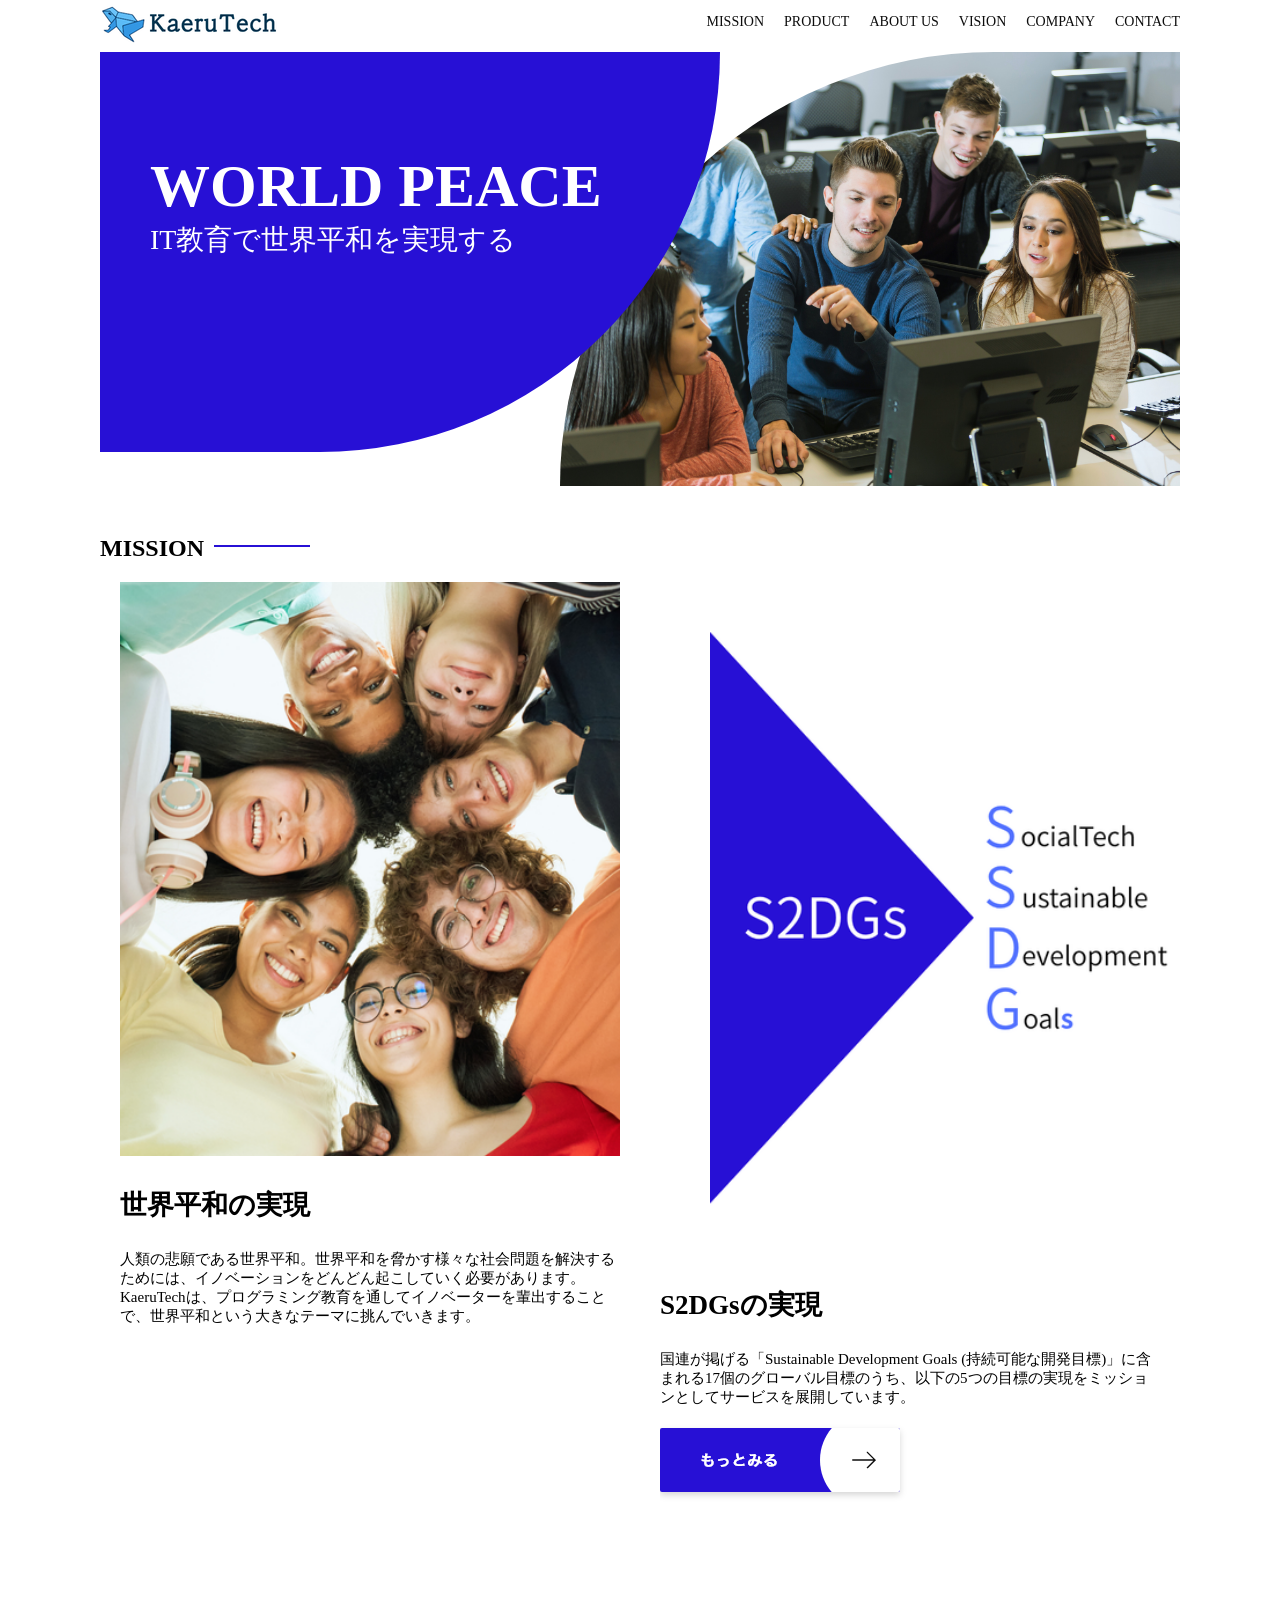
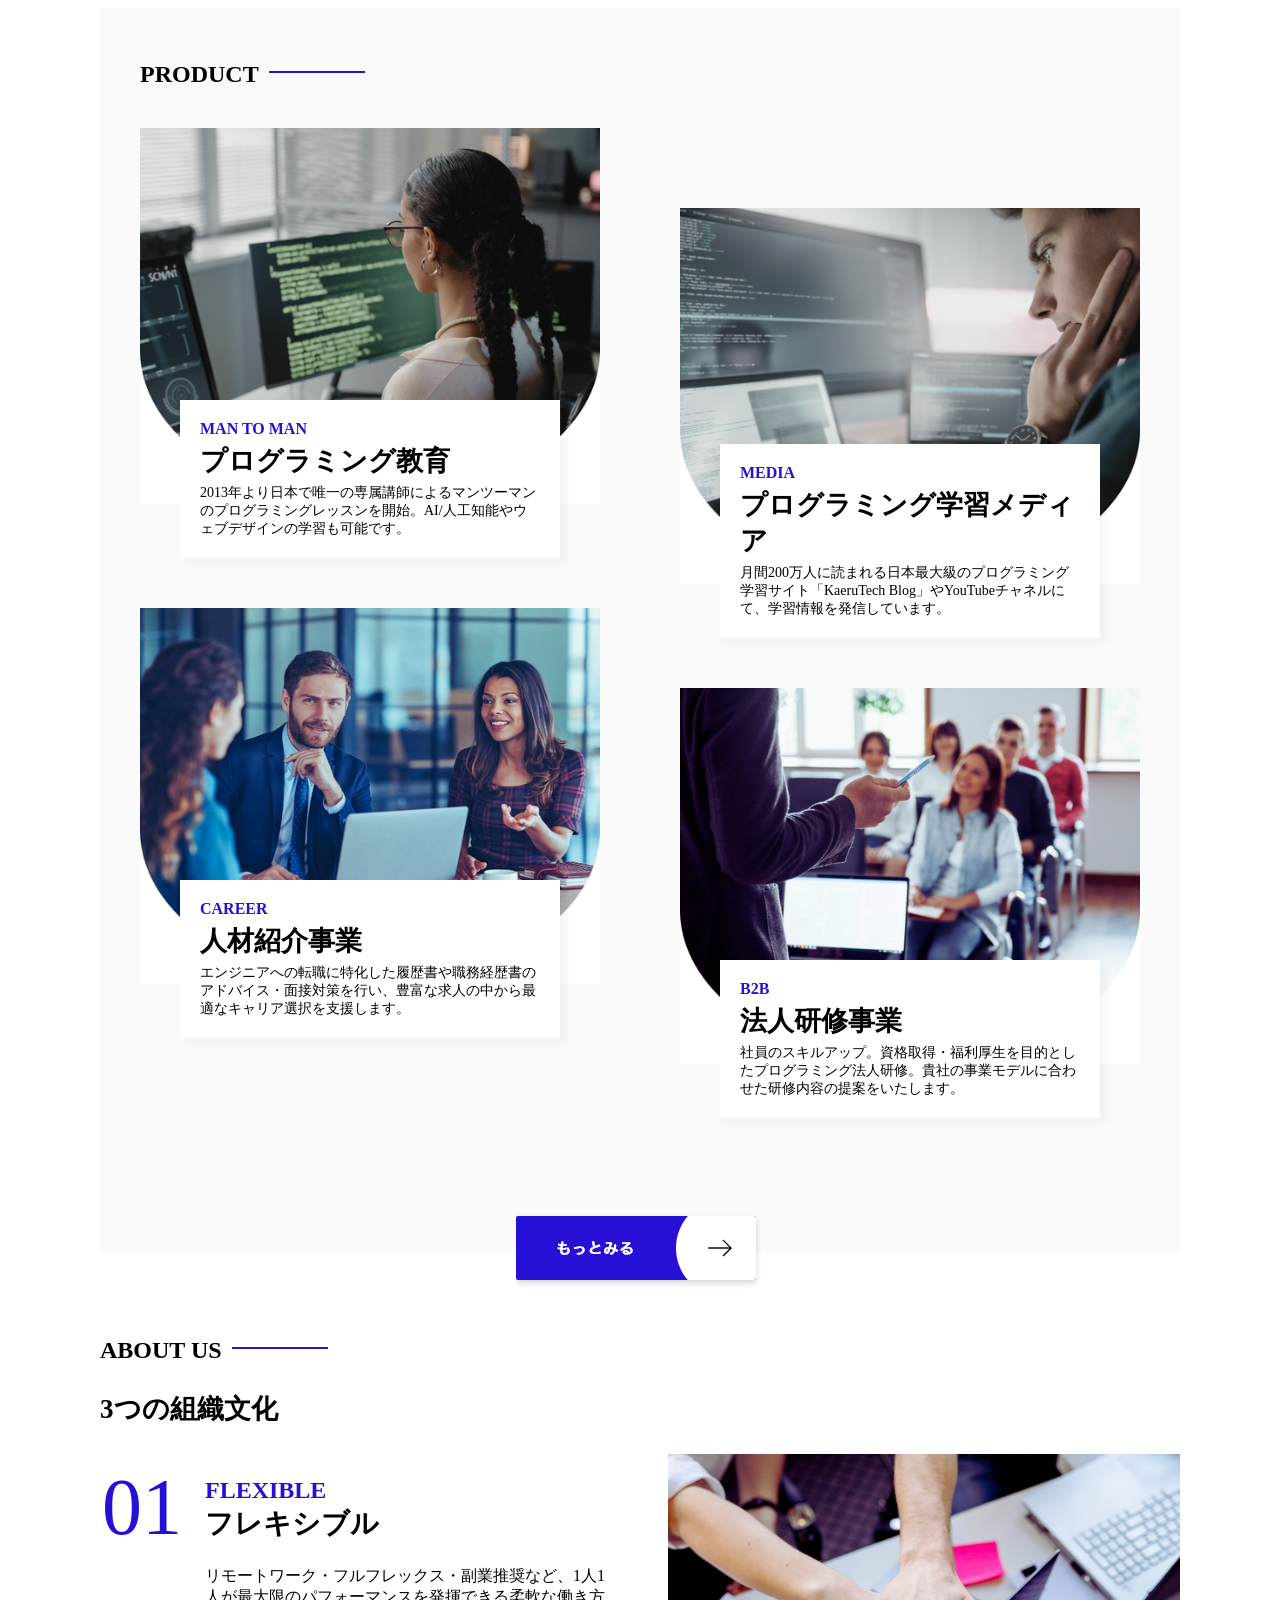
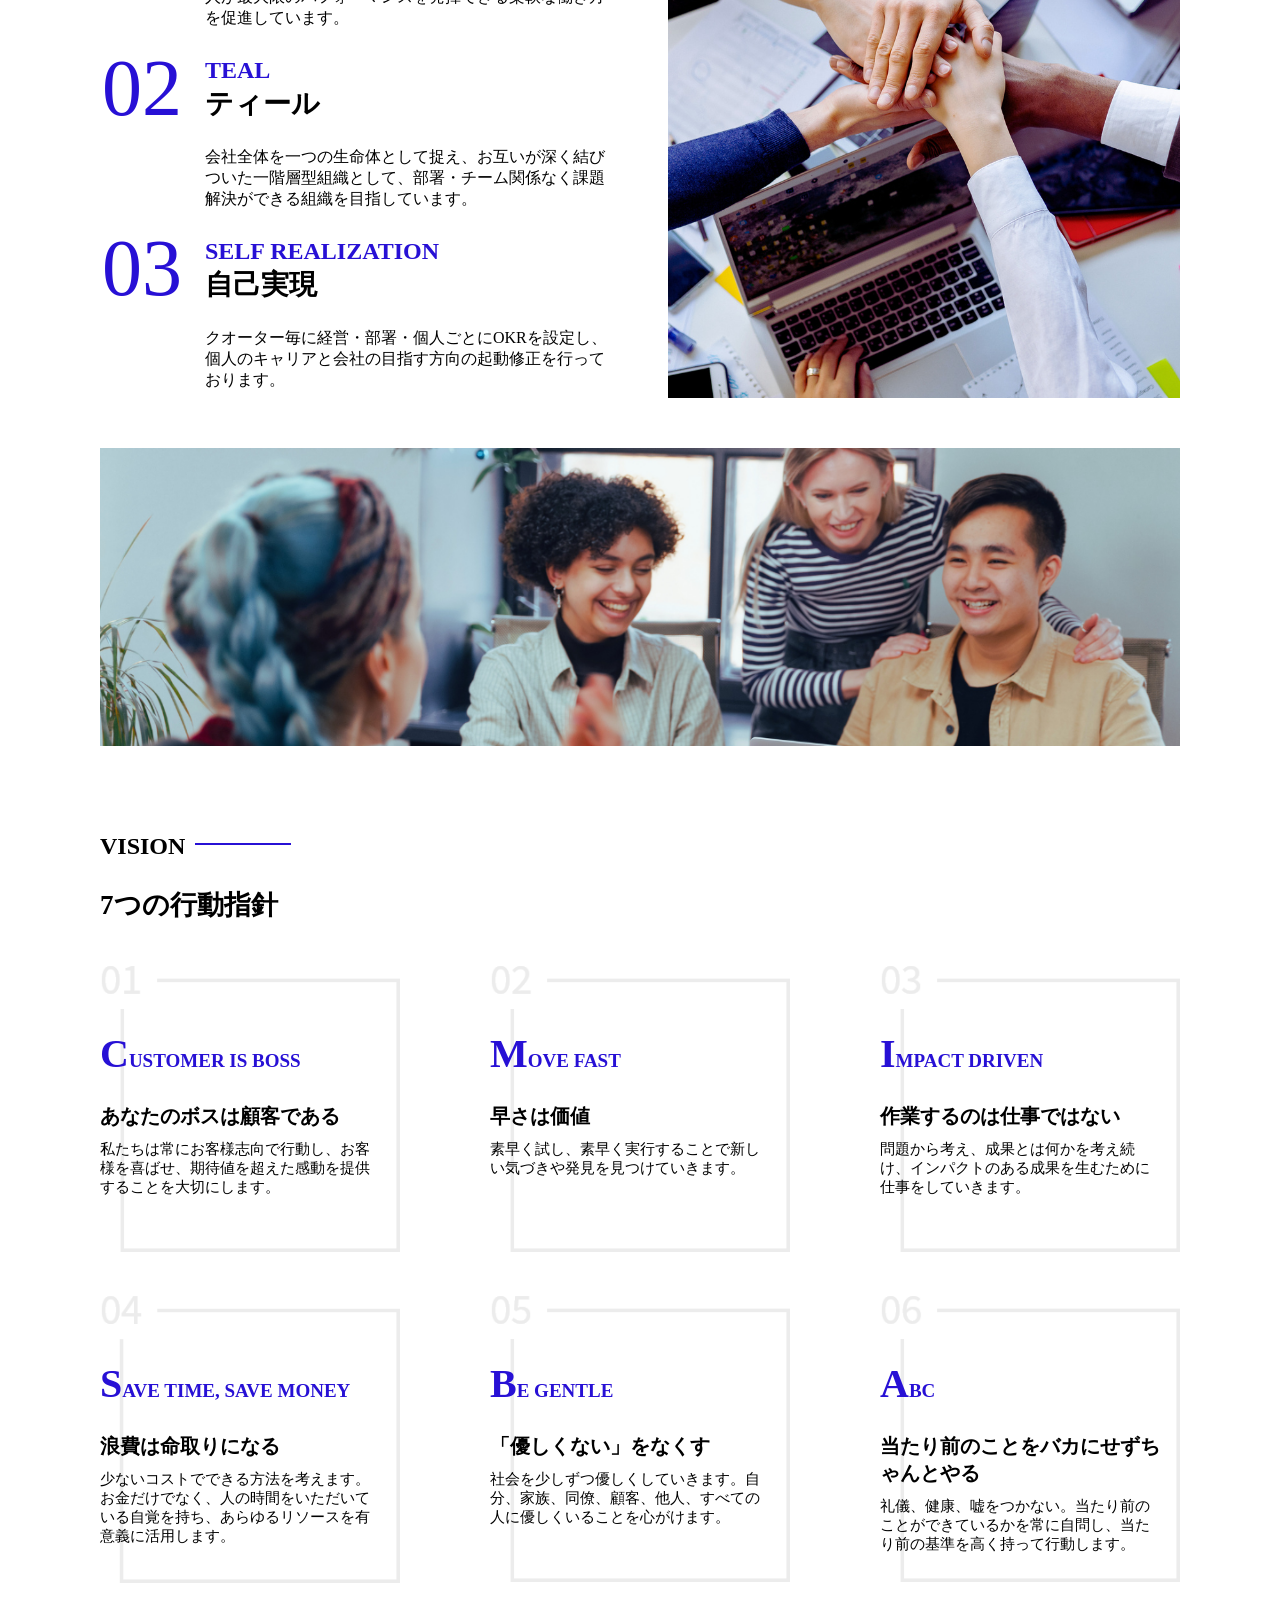
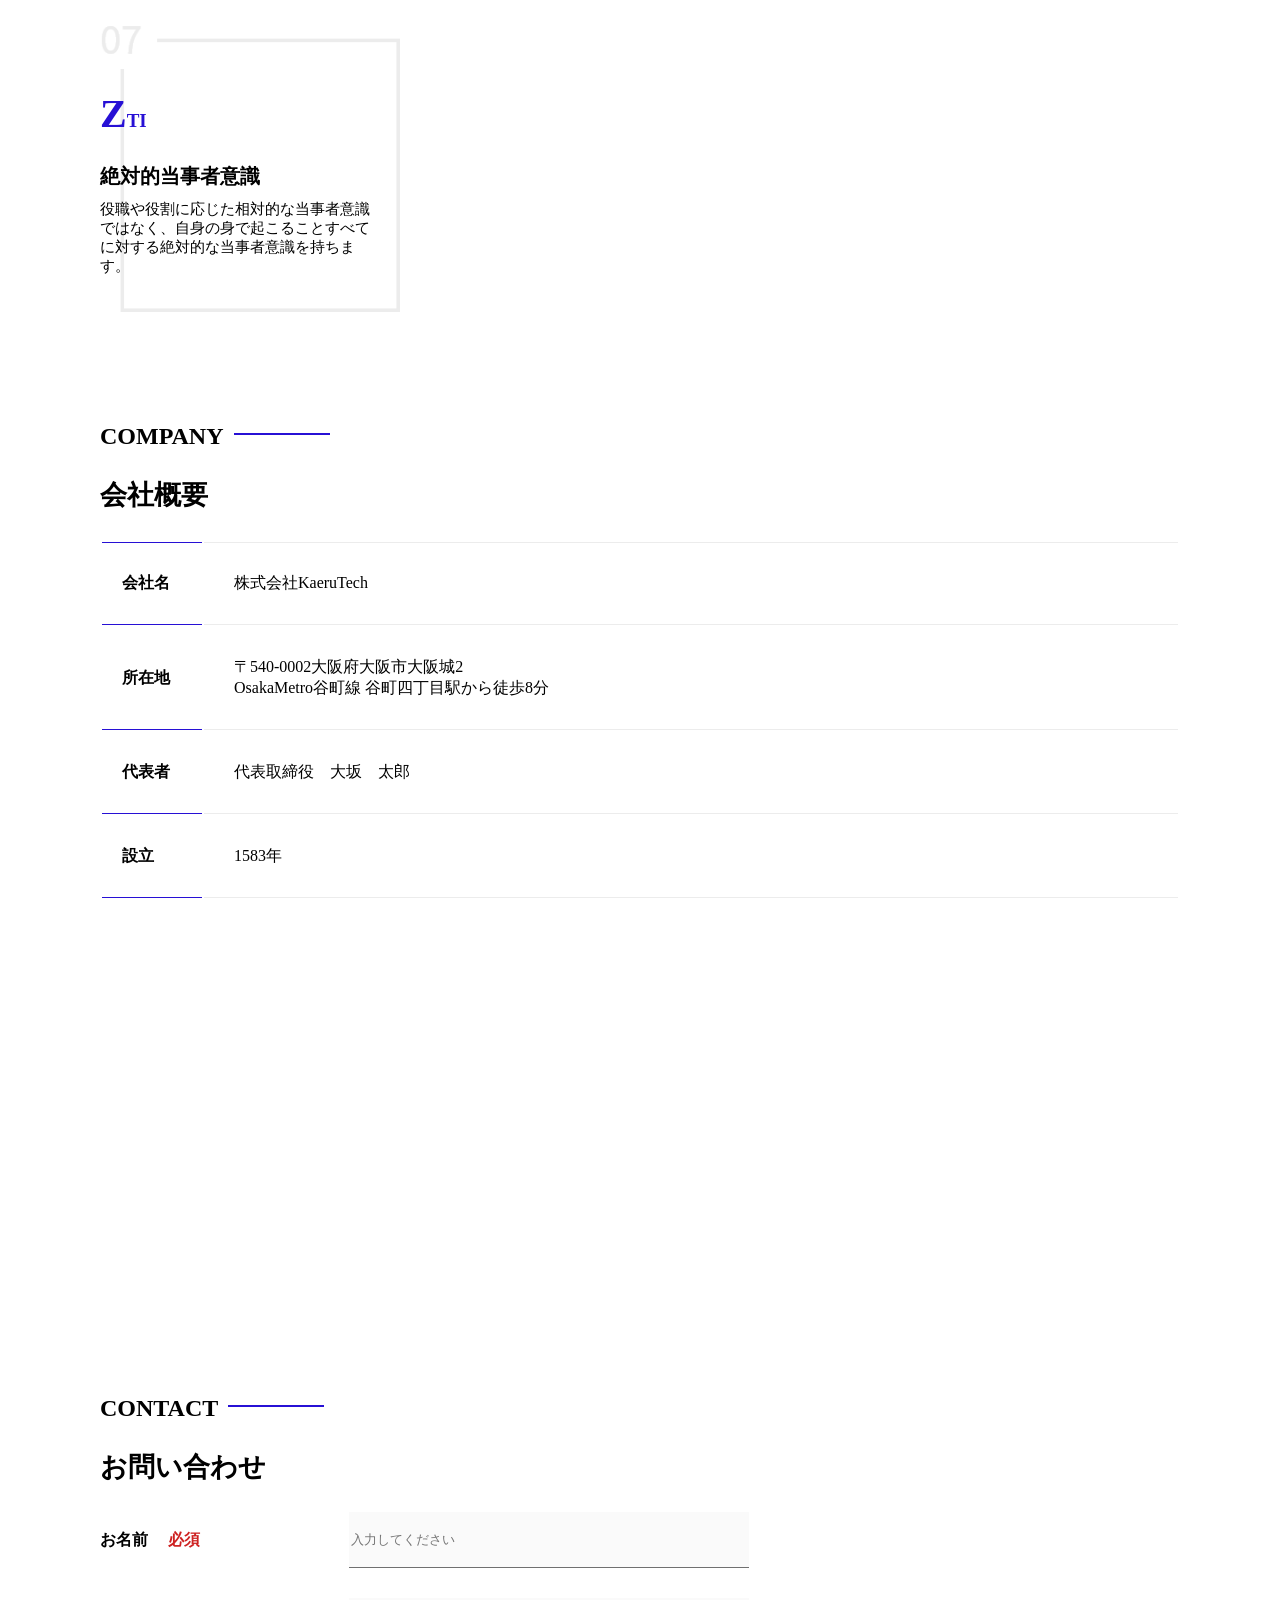
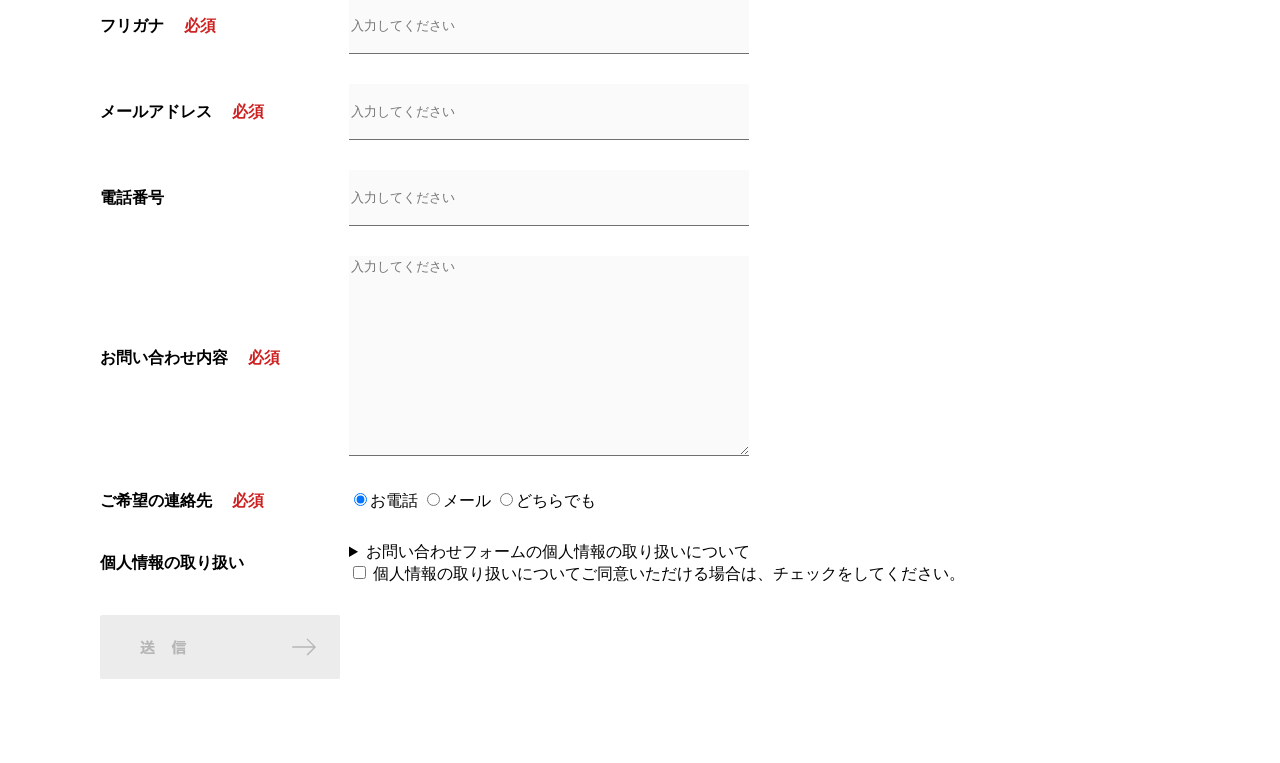
==== index.html @ 3b9fc7f3 "最初のコミット" ====
<!DOCTYPE html>
<html>

  <head>
    <title>KaeruTech</title>
    <meta charset="UTF-8">
    <meta name="description" content="KaeruTechはEdTech業界のリーディングカンパニーを目指します。">
    <meta name="viewport" content="width=device-width, initial-scale=1.0">
    <link rel="stylesheet" href="style.css">
  </head>
  <body>
    <!-- ヘッダー -->
    <header>
    
      <!-- ロゴ -->
      <a href="index.html" id="logo">
        <img src="images/logo.png" alt="トップページに戻る">
      </a>
      <!-- PC用ナビゲーション -->
       <nav id="nav-pc">
        <ul>
          <li><a href="mission.html">MISSION</a></li>
          <li><a href="product.html">PRODUCT</a></li>
          <li><a href="index.html#aboutus">ABOUT US</a></li>
          <li><a href="index.html#vision">VISION</a></li>
          <li><a href="index.html#company">COMPANY</a></li>
          <li><a href="index.html#contact">CONTACT</a></li>
        </ul>
       </nav>
    </header>
    <!-- メインコンテンツ -->
    <main>
      <article>
        <!-- メインビジュアル -->
        <section id="main-visual" >
          <div id="main-message">
            <h1>WORLD PEACE</h1>
            <p>IT教育で世界平和を実現する</p>
          </div>
          <img src="images/index/index-main_960x672.png" alt="PCの周りに集まる多国籍の仲間たち">
        </section>
        <!-- MISSIONセクション -->
        <section id="mission" >
          <h2 class="index-h2">MISSION</h2>
          <div id="mission-flex">
            <div>
              <img id="mission-photo" src="images/index/index-mission_432x496.png" alt="屋外のベンチで写真を撮る多国籍の仲間たち">
              <h3>世界平和の実現</h3>
              <p>
                人類の悲願である世界平和。世界平和を脅かす様々な社会問題を解決するためには、イノベーションをどんどん起こしていく必要があります。KaeruTechは、プログラミング教育を通してイノベーターを輩出することで、世界平和という大きなテーマに挑んでいきます。
              </p>
            </div>
            <div>
              <img id="s2dgs" src="images/index/s2dgs_432x496.png" alt="S2DGs">
              <h3>S2DGsの実現</h3>
              <p>国連が掲げる「Sustainable Development Goals (持続可能な開発目標)」に含まれる17個のグローバル目標のうち、以下の5つの目標の実現をミッションとしてサービスを展開しています。</p>
              <a href="mission.html">
                <img src="images/button-more.png" alt="もっとみる">
              </a>
            </div>
          </div>
        </section>
        <!-- PRODUCTセクション -->
        <section id="product" >
          <h2 class="index-h2">PRODUCT</h2>
          <div class="product-flex">
            <div id="product-left">
              <div>
                <img class="product-photo" src="images/index/index-mantoman_528x432.png" alt="PCでコードを書く女性">
                <div class="product-explain">
                  <span>MAN TO MAN</span>
                  <h3>プログラミング教育</h3>
                  <p>2013年より日本で唯一の専属講師によるマンツーマンのプログラミングレッスンを開始。AI/人工知能やウェブデザインの学習も可能です。</p>
                </div>
              </div>
              <div>
                <img class="product-photo" src="images/index/index-career_528x432.png" alt="笑顔で話し合う3人の男女">
                <div class="product-explain">
                  <span>CAREER</span>
                  <h3>人材紹介事業</h3>
                  <p>エンジニアへの転職に特化した履歴書や職務経歴書のアドバイス・面接対策を行い、豊富な求人の中から最適なキャリア選択を支援します。</p>
                </div>
              </div>
            </div>
            <div id="product-right">
              <div>
                <img class="product-photo" src="images/index/index-media_528x432.png" alt="Webコンテンツを閲覧する人">
                <div class="product-explain">
                  <span>MEDIA</span>
                  <h3>プログラミング学習メディア</h3>
                  <p>月間200万人に読まれる日本最大級のプログラミング学習サイト「KaeruTech Blog」やYouTubeチャネルにて、学習情報を発信しています。</p>
                </div>
              </div>
              <div>
                <img class="product-photo" src="images/index/index-b2b_528x432.png" alt="講演中の男性とそれを聞く人々">
                <div class="product-explain">
                  <span>B2B</span>
                  <h3>法人研修事業</h3>
                  <p>社員のスキルアップ。資格取得・福利厚生を目的としたプログラミング法人研修。貴社の事業モデルに合わせた研修内容の提案をいたします。</p>
                </div>
              </div>
            </div>
          </div>
          <div id="product-more">
            <a href="product.html">
              <img src="images/button-more.png" alt="もっとみる">
            </a>
          </div>
        </section>
        <!-- ABOUT USのセクション -->
        <section id="aboutus">
          <h2 class="index-h2">ABOUT US</h2>
          <h3>3つの組織文化</h3>
          <div>
            <table class="culture-table">
              <tr>
                <td class="culture-num">01</td>
                <th><span class="culture-en">FLEXIBLE</span><br>フレキシブル</th>
              </tr>
              <tr>
                <td>
                  <!-- カラのセルとなる -->
                </td>
                <td class="culture-description">リモートワーク・フルフレックス・副業推奨など、1人1人が最大限のパフォーマンスを発揮できる柔軟な働き方を促進しています。</td>
              </tr>
              <tr>
                <td class="culture-num">02</td>
                <th><span class="culture-en">TEAL</span><br>ティール</th>
              </tr>
              <tr>
                <td>
                  <!-- カラのセルとなる -->
                </td>
                <td class="culture-description">会社全体を一つの生命体として捉え、お互いが深く結びついた一階層型組織として、部署・チーム関係なく課題解決ができる組織を目指しています。</td>
              </tr>
              <tr>
                <td class="culture-num">03</td>
                <th><span class="culture-en">SELF REALIZATION</span><br>自己実現</th>
              </tr>
              <tr>
                <td>
                  <!-- カラのセルとなる -->
                </td>
                <td class="culture-description">クオーター毎に経営・部署・個人ごとにOKRを設定し、個人のキャリアと会社の目指す方向の起動修正を行っております。</td>
              </tr>
            </table>
            <img class="culture-img" src="images/index/index-aboutus1_512x544.png" alt="手を重ねあって団結する若者たち">
          </div>
          <img class="culture-img2" src="images/index/index-aboutus2_1216x336.png" alt="笑顔で話し合う4人の男女">
        </section>
        <!-- VISIONセクション -->
        <section id="vision" >
          <h2 class="index-h2">VISION</h2>
          <h3>7つの行動指針</h3>
          <div>
            <div class="vision-box">
              <img src="images/index/vision-01.png" alt="01">
              <div>
                <h4>CUSTOMER IS BOSS</h4>
                <h5>あなたのボスは顧客である</h5>
                <p>私たちは常にお客様志向で行動し、お客様を喜ばせ、期待値を超えた感動を提供することを大切にします。</p>
              </div>
            </div>
            <div class="vision-box">
              <img src="images/index/vision-02.png" alt="02">
              <div>
                <h4>MOVE FAST</h4>
                <h5>早さは価値</h5>
                <p>素早く試し、素早く実行することで新しい気づきや発見を見つけていきます。</p>
              </div>
            </div>
            <div class="vision-box">
              <img src="images/index/vision-03.png" alt="03">
              <div>
                <h4>IMPACT DRIVEN</h4>
                <h5>作業するのは仕事ではない</h5>
                <p>問題から考え、成果とは何かを考え続け、インパクトのある成果を生むために仕事をしていきます。</p>
              </div>
            </div>
            <div class="vision-box">
              <img src="images/index/vision-04.png" alt="04">
              <div>
                <h4>SAVE TIME, SAVE MONEY</h4>
                <h5>浪費は命取りになる</h5>
                <p>少ないコストでできる方法を考えます。お金だけでなく、人の時間をいただいている自覚を持ち、あらゆるリソースを有意義に活用します。</p>
              </div>
            </div>
            <div class="vision-box">
              <img src="images/index/vision-05.png" alt="05">
              <div>
                <h4>BE GENTLE</h4>
                <h5>「優しくない」をなくす</h5>
                <p>社会を少しずつ優しくしていきます。自分、家族、同僚、顧客、他人、すべての人に優しくいることを心がけます。</p>
              </div>
            </div>
            <div class="vision-box">
              <img src="images/index/vision-06.png" alt="06">
              <div>
                <h4>ABC</h4>
                <h5>当たり前のことをバカにせずちゃんとやる</h5>
                <p>礼儀、健康、嘘をつかない。当たり前のことができているかを常に自問し、当たり前の基準を高く持って行動します。</p>
              </div>
            </div>
            <div class="vision-box">
              <img src="images/index/vision-07.png" alt="07">
              <div>
                <h4>ZTI</h4>
                <h5>絶対的当事者意識</h5>
                <p>役職や役割に応じた相対的な当事者意識ではなく、自身の身で起こることすべてに対する絶対的な当事者意識を持ちます。</p>
              </div>
            </div>
          </div>
        </section>
        <!-- COMPANYセクション -->
        <section id="company" >
          <h2 class="index-h2">COMPANY</h2>
          <h3>会社概要</h3>
          <table id="company-table">
            <tr>
              <th class="tableheader tableheader-first">会社名</th>
              <td class="cell cell-first">株式会社KaeruTech</td>
            </tr>
            <tr>
              <th class="tableheader">所在地</th>
              <td class="cell">〒540-0002大阪府大阪市大阪城2<br>OsakaMetro谷町線 谷町四丁目駅から徒歩8分</td>
            </tr>
            <tr>
              <th class="tableheader">代表者</th>
              <td class="cell">代表取締役　大坂　太郎</td>
            </tr>
            <tr>
              <th class="tableheader">設立</th>
              <td class="cell">1583年</td>
            </tr>
          </table>
          <iframe src="https://www.google.com/maps/embed?pb=!1m18!1m12!1m3!1d3280.724885711208!2d135.52345807542477!3d34.68689233395404!2m3!1f0!2f0!3f0!3m2!1i1024!2i768!4f13.1!3m3!1m2!1s0x6000e0cd5c283afd%3A0xf01d07d5ca11e41!2z5aSn6Ziq5Z-O!5e0!3m2!1sja!2sjp!4v1775450162488!5m2!1sja!2sjp" width="600" height="450" style="border:0;" allowfullscreen="" loading="lazy" referrerpolicy="no-referrer-when-downgrade">"
          </iframe>
        </section>
        <!-- CONTACTセクション -->
        <section id="contact">
          <h2 class="index-h2">CONTACT</h2>
          <h3>お問い合わせ</h3>
          <form>
            <div>
              <div class="contact-heading">
                <label class="contact-label">お名前<span class="contact-span">必須</span></label>
              </div>
              <div>
                <input type="text" name="name" placeholder="入力してください" class="contact-textbox">
              </div>
            </div>
            <div>
              <div class="contact-heading">
                <label class="contact-label">フリガナ<span class="contact-span">必須</span></label>
              </div>
              <div>
                <input type="text" name="hurigana" placeholder="入力してください" class="contact-textbox">
              </div>
            </div>
            <div>
              <div class="contact-heading">
                <label class="contact-label">メールアドレス<span class="contact-span">必須</span></label>
              </div>
              <div>
                <input type="text" name="email" placeholder="入力してください" class="contact-textbox">
              </div>
            </div>
            <div>
              <div class="contact-heading">
                <label class="contact-label">電話番号</label>
              </div>
              <div>
                <input type="text" name="tel" placeholder="入力してください" class="contact-textbox">
              </div>
            </div>
            <div>
              <div class="contact-heading">
                <label class="contact-label">お問い合わせ内容<span class="contact-span">必須</span></label>
              </div>
              <div>
                <textarea class="contact-textarea" placeholder="入力してください" name="message"></textarea>
              </div>
            </div>
            <div>
              <div class="contact-heading">
                <label class="contact-label">ご希望の連絡先<span class="contact-span">必須</span></label>
              </div>
              <div>
                <input class="radiobutton" type="radio" value="tel" name="contact" checked><label>お電話</label>
                <input class="radiobutton" type="radio" value="mail" name="contact"><label>メール</label>
                <input class="radiobutton" type="radio" value="both" name="contact"><label>どちらでも</label>
              </div>
            </div>
            <div>
              <div class="contact-heading">
                <label class="contact-label">個人情報の取り扱い</label>
              </div>
              <div>
                <details>
                  <summary>お問い合わせフォームの個人情報の取り扱いについて</summary>
                  <div>
                    <dl>
                      <dt>１．組織の名称または氏名</dt>
                      <dd>株式会社KaeruTech</dd>
                      <dt>２．個人情報保護管理者（若しくはその代理人）の氏名又は職名、所属及び連絡先</dt>
                      <dd>
                        <p>コーポレート部　鈴木　一郎</p>
                        <p>メールアドレス： kaeru@example.com</p>
                        <p>TEL: 03-1234-5678</p>
                      </dd>
                      <dt>３．個人情報の利用目的</dt>
                      <dd>
                        <ul>
                          <li>本サービス及び本サービスに関連する情報の提供又はそれらに関する連絡のため</li>
                          <li>ユーザーの本人確認のため</li>
                          <li>当社サービスのご案内のため</li>
                          <li>当社の商品等の広告または宣伝（電子メールによるものを含むものとします。）</li>
                        </ul>
                      </dd>
                      <dt>４．個人情報の取り扱い業務の委託</dt>                      
                      <dd>個人情報の取扱業務の全部または一部を外部に業務委託する場合があります。その際、弊社は、個人情報を適切に保護できる管理体制を敷き実行していることを条件として委託先を厳選したうえで、機密保持契約を委託先と締結し、お客様の個人情報を厳密に管理させます。</dd>
                      <dt>５．個人情報の開示等の請求</dt>
                      <dd>
                        お客様は、弊社に対してご自身の個人情報の開示等（利用目的の通知、開示、内容の訂正・追加・削除、利用の停止または消去、第三者への提供の停止）に関して、当社問合わせ窓口に申し出ることができます。<br>
                        その際、弊社はお客様ご本人を確認させていただいたうえで、合理的な期間内に対応いたします。<br>
                        なお、個人情報に関する弊社問合わせ先は、次の通りです。
                      </dd>
                      <dd>
                        <p>株式会社KaeruTech　個人情報おい合わせ窓口</p>
                        <p>メールアドレス： kaeru@example.com  TEL:03-1234-5678</p>
                      </dd>
                      <dt>６．個人情報を提供されることの任意性について</dt>
                      <dd>お客様がご自身の個人情報を弊社に提供されるか否かは、お客様のご判断によりますが、もしご提供されない場合には、適切なサービスが提供できない場合がありますので予めご了承ください。</dd>
                    </dl>
                  </div>
                </details>
                <input type="checkbox" name="agree">
                <span>個人情報の取り扱いについてご同意いただける場合は、チェックをしてください。</span>
              </div>
            </div>
            <input type="image" src="images/button-submit.png" alt="送信する">
          </form>
        </section>
      </article>
    </main>
  </body>
</html>
---- style.css ----
/* 全てのhtmlファイルで共通、PC・スマホも共通 */
* {
  box-sizing: border-box; /* box-sizing を使うと要素のサイズ指定の際にpaddingとborderが自動で考慮される */
}

p {
  font-size: 15px;
}

body {
  max-width: 1080px;
  margin: 0 auto 0 auto;
  font-family: "Source Sans Pro", "Hiragino Kaku Gothic ProN" Meiryo, Arial, sans-serif;
}

header {
  display: flex;
  justify-content: space-between;
}

/* ナビゲーションのレイアウト */
#nav-pc {
  font-size: 14px;
}

#nav-pc ul {
  display:flex;
  padding-left: 0;
}

#nav-pc li {
  list-style: none;
}

/* ナビゲーションのリンクの装飾設定 */
#nav-pc a {
  text-decoration: none;
  margin-left: 20px;
  color: #0d0d0d;
}

#nav-pc a:hover {
  text-decoration: underline;
}

#main-visual {
  position: relative;
  height:400px;
}

#main-message {
  position: absolute;
  top: 0;
  left:0;
  background-color: #2710D5;
  color:#ffffff;
  border-radius: 0 0 476px 0;
  max-width: 620px;
  width: 100%;
  height:100%;
  z-index: 11;
}

#main-message > h1 {
  font-size:60px;
  margin: 100px 0 0 50px;
}

#main-message > p {
  font-size:28px;
  margin: 0 0 0 50px;
}

#main-visual > img {
  max-width:620px;
  border-radius: 476px 0 0 0;
  position: absolute;
  top: 0;
  right: 0;
  z-index: 10;
}

h2 {
  margin: 40px 0 0 0;
}

h2::after {
  content: url("images/line.png");
  margin-left: 10px;
}

h3 {
  font-size: 27px;
}

/* MISSIONセクション */
#mission {
  margin: 80px auto;
}

#mission-flex {
  display:flex;
}

#mission-flex > div {
  width: 50%;
  margin: 20px;
}

#mission-photo {
  width:100%;
}

#s2dgs {
  margin: 50px;
  width: 100%;
}

/* PRODUCTセクション */
#product {
  background-color: #fafafa;
  margin: 80px 0 80px 0;
  padding: 10px 40px 0 40px;
}

/* 外枠 */
#product .product-flex {
  margin-top: 40px;
  display: flex;
}

/* 左のカラム */
#product-left {
  width:50%;
  margin-right: 20px;
}

/* 右のカラム */
#product-right {
  width: 50%;
  margin-left:20px;
  margin-top: 80px;
}

/* 画像　+　説明の枠 */
#product-left > div {
  position: relative;
  height: 480px;
  margin-right: 20px;
}

#product-right > div {
  position: relative;
  height: 480px;
  margin-left: 20px;
}

/* 画像 */
.product-photo {
  width: 100%;
}

/* 説明文の枠 */
.product-explain {
  background-color: #ffffff;
  position: absolute;
  left: 0;
  bottom: 50px;
  margin: 0 40px 0 40px;
  padding: 20px;
  box-shadow: 5px 5px 10px rgba(0,0,0,0.05);
}

/* 説明文の英語 */
.product-explain > span {
  color: #2710d5;
  font-weight: bold;
  font-size: 16px;
  margin: 0;
}

/* 説明文の見出し */
.product-explain > h3 {
  margin: 5px 0 5px 0;
}

/* 説明文 */
.product-explain > p {
  font-size: 14px;
  margin: 0;
}

/* もっと見るボタン */
#product-more {
  text-align: center;
}

#product-more > a {
  position: relative;
  bottom: -42px;
}

/* ABOUT US */
#aboutus {
  margin: 80px auto 80px auto;
}

/* 3つの組織文化と画像を入れる枠 */
#aboutus >div {
  display: flex;
}

/* 画像 */
.culture-img {
  width: 50%;
  align-self: flex-start;
}

.culture-img2 {
  margin-top: 50px;
  width: 100%;
}

/* 3つの組織文化の表 */
.culture-table {
  margin-right: 50px;
}

/* 番号 */
.culture-num {
  font-size: 80px;
  color: #2710d5;
  padding: 0 20px 0 0;
}

/* 見出し */
.culture-table th {
  text-align: left;
  font-size: 28px;
  font-weight: bold;
}

/* 組織文化英語 */
.culture-en {
  color: #2710d5;
  font-size: 24px;
}

/* 説明運 */
.culture-description {
  margin: 0;
}

/* VISION */
#vision {
  margin: 80px auto 80px auto;
}

/* セクション内の外枠 */
#vision > div {
  display: flex;
  justify-content: space-between;
  flex-wrap: wrap;
}

/* 「7つの行動指針」の枠 */
.vision-box {
  width: 300px;
  height: 300px;
  margin-bottom: 30px;
  position: relative;
}

/* 画像 */
.vision-box > img {
  width:100%;
  position:relative;
  z-index: 30;
}

/* 見出しと説明文 */
.vision-box > div {
  position: absolute;
  top: 0;
  left: 0;
  z-index: 31;
  margin-right: 20px;
}

/* 英語の見出し */
.vision-box > div > h4 {
  color: #2710d5;
  font-size: 19px;
  margin-top: 80px;
}

/* h4の一文字目 */
.vision-box > div > h4::first-letter {
  font-size: 40px;
}

/* 日本語の見出し */
.vision-box > div > h5 {
  font-size: 20px;
  margin: 0 0 0 0;
}

/* 説明文 */
.vision-box > div > p {
  margin: 10px 0 0 0;
}

/* COMPANYセクション */
#company {
  margin: 80px auto 80px auto;
}

/* 「会社概要」全体 */
#company-table {
  width: 100%;
}

/* 2行目以降の見出し */
.tableheader {
  text-align: left;
  padding: 20px;
  border-bottom-color: #2710d5;
  border-bottom-width: 1px;
  border-bottom-style: solid;
  width: 100px;
}

/* 1行目の見出し */
.tableheader-first {
  border-top-color: #2710d5;
  border-top-width: 1px;
  border-top-style: solid;
}

/* セル（内容文） */
.cell {
  padding: 30px;
  border-bottom-color: #ececec;
  border-bottom-width: 1px;
  border-bottom-style: solid;
}

/* 1行目のセル */
.cell-first {
  border-top-color: #ececec;
  border-top-width: 1px;
  border-top-style: solid;
}

/* 地図 */
#company > iframe {
  width:100%;
  height: 368px;
  margin-top: 40px;
}

/* CONTACTセクション */
#contact {
  margin: 80px auto 80px auto;
}

/* 各フォームのグループ化（外枠） */
#contact > form > div {
  display: flex;
  flex-direction: row;
  flex-wrap: wrap;
  padding-bottom: 30px;
}

/* 左列の見出し */
.contact-heading {
  width: 249px;
  align-self: center;
}

/* 見出しのラベル */
.contact-label {
  font-weight: bold;
}

/* 「必須」の文字 */
.contact-span {
  color: #ce2222;
  margin-left: 20px;
  font-weight: bold;
}

/* テキストボックス */
.contact-textbox {
  border-top: 0;
  border-left: 0;
  border-right: 0;
  border-bottom-width: 1px;
  border-bottom-color: #707070;
  border-style: solid;
  background-color: #fafafa;
  width: 400px;
  height: 56px;
}

/* お問い合わせ内容のテキストエリア */
.contact-textarea {
  border-top: 0;
  border-left: 0;
  border-right: 0;
  border-bottom-width: 1px;
  border-bottom-color: #707070;
  background-color: #fafafa;
  width: 400px;
  height:200px;
}

/* 個人情報エリア */
#contact dt {
  font-weight: bold;
}

#contact dd {
  margin: 0 0 16px 0;
}

#contact dd p {
  margin: 0;
}

#contact dd ul {
  padding-left: 0;
}

#contact dd li {
  margin-bottom: 0;
  list-style: none;
}
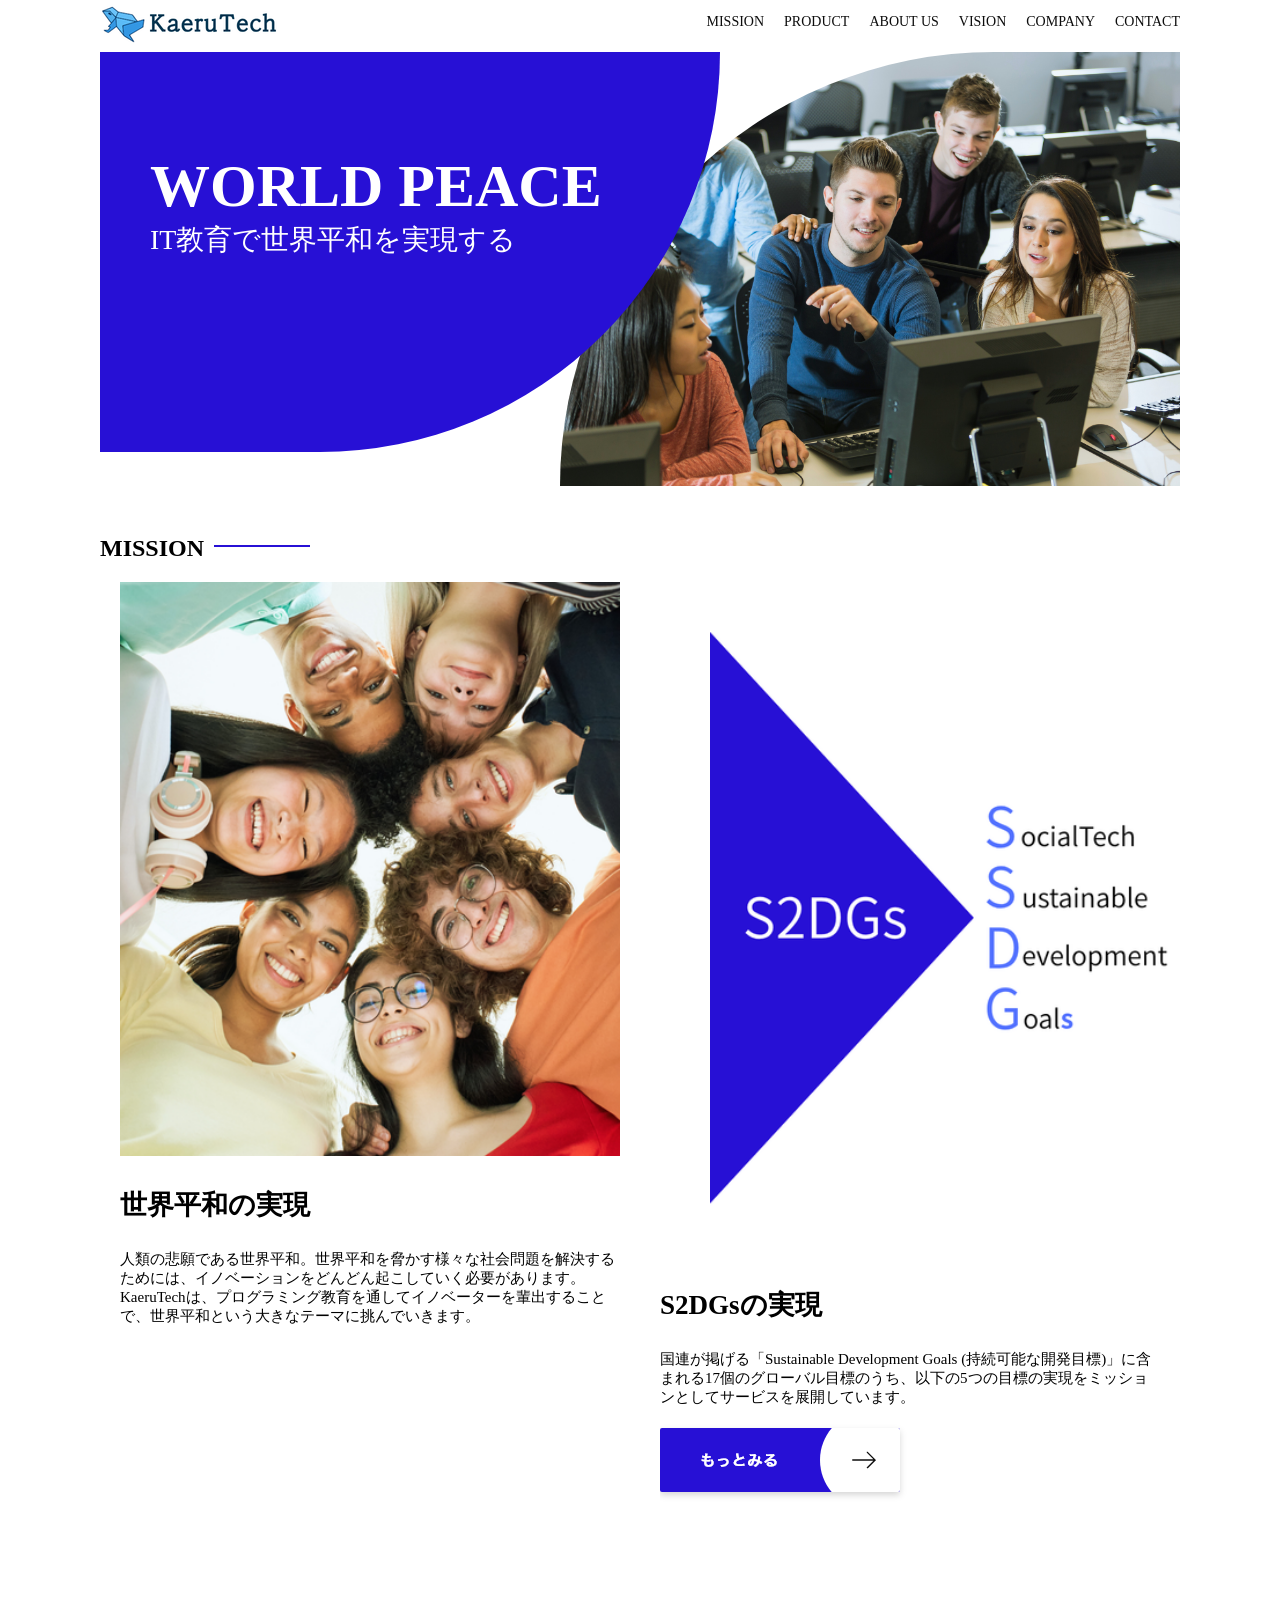
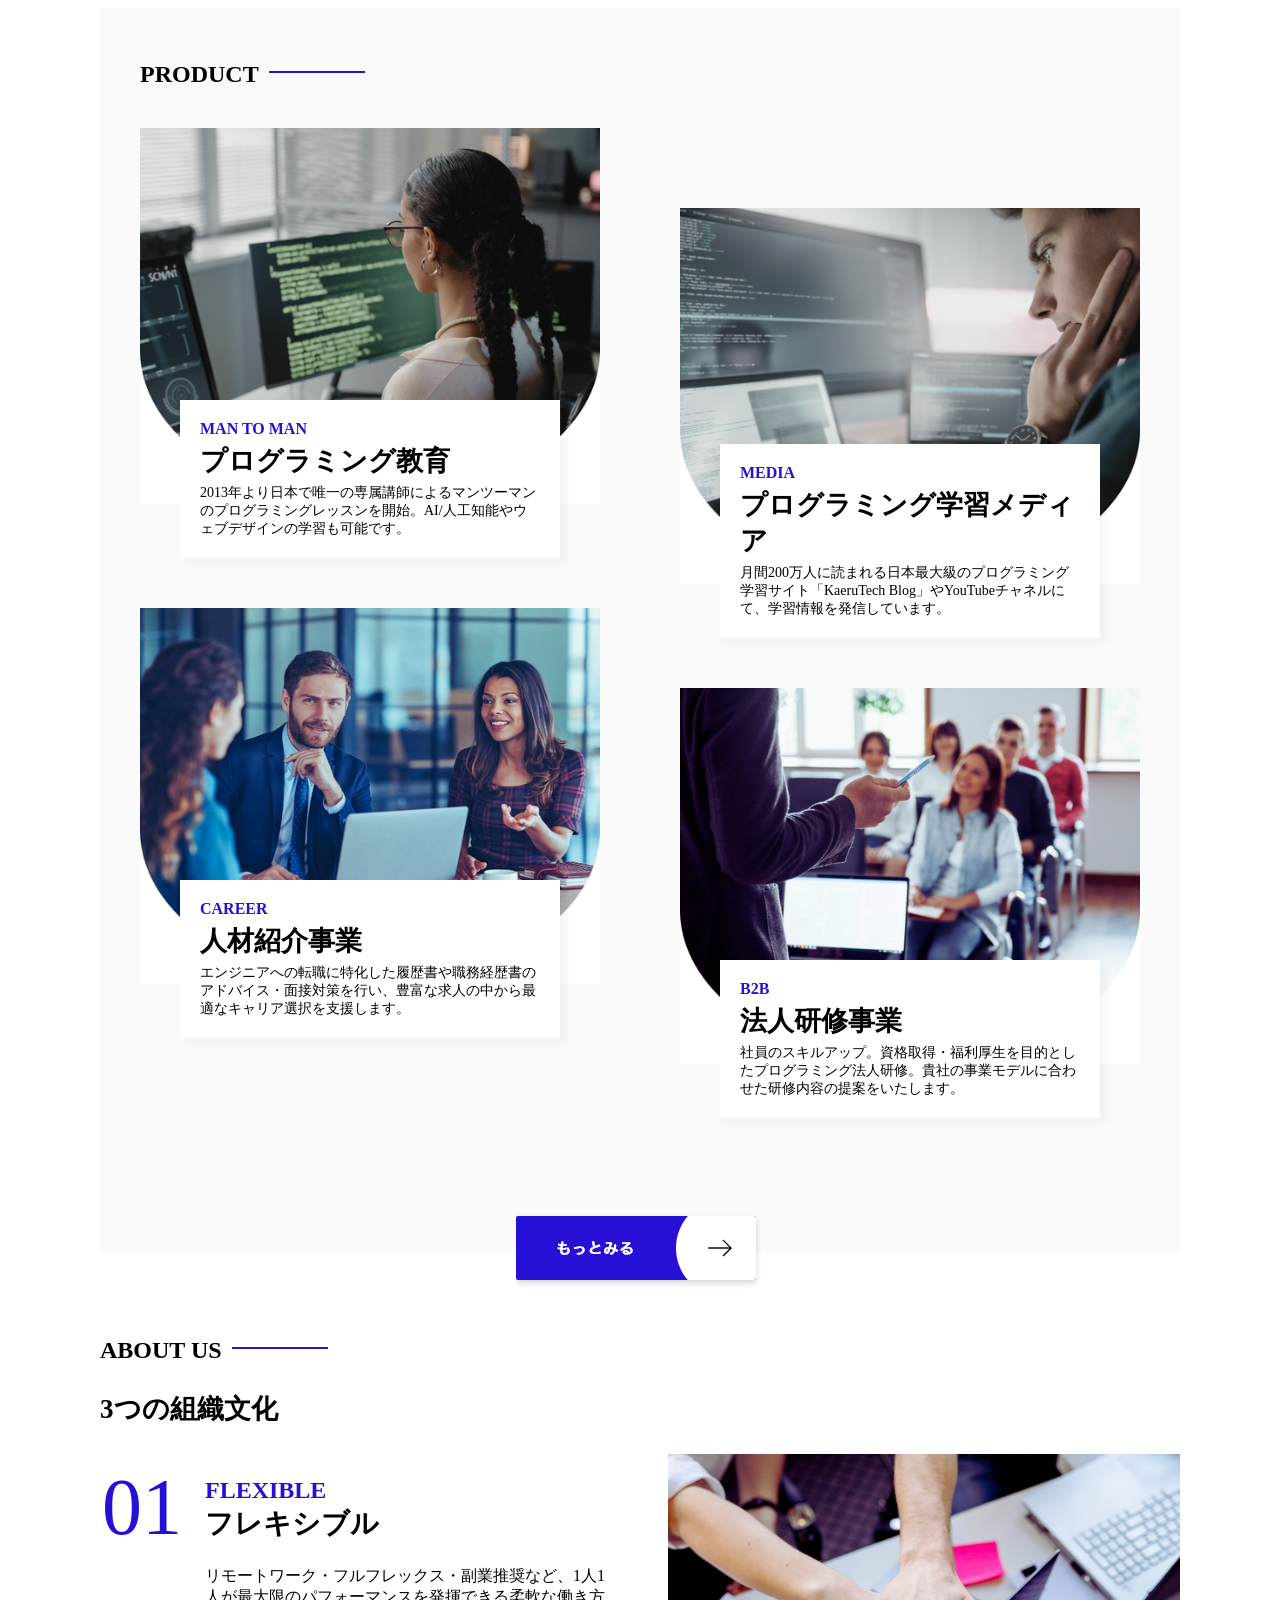
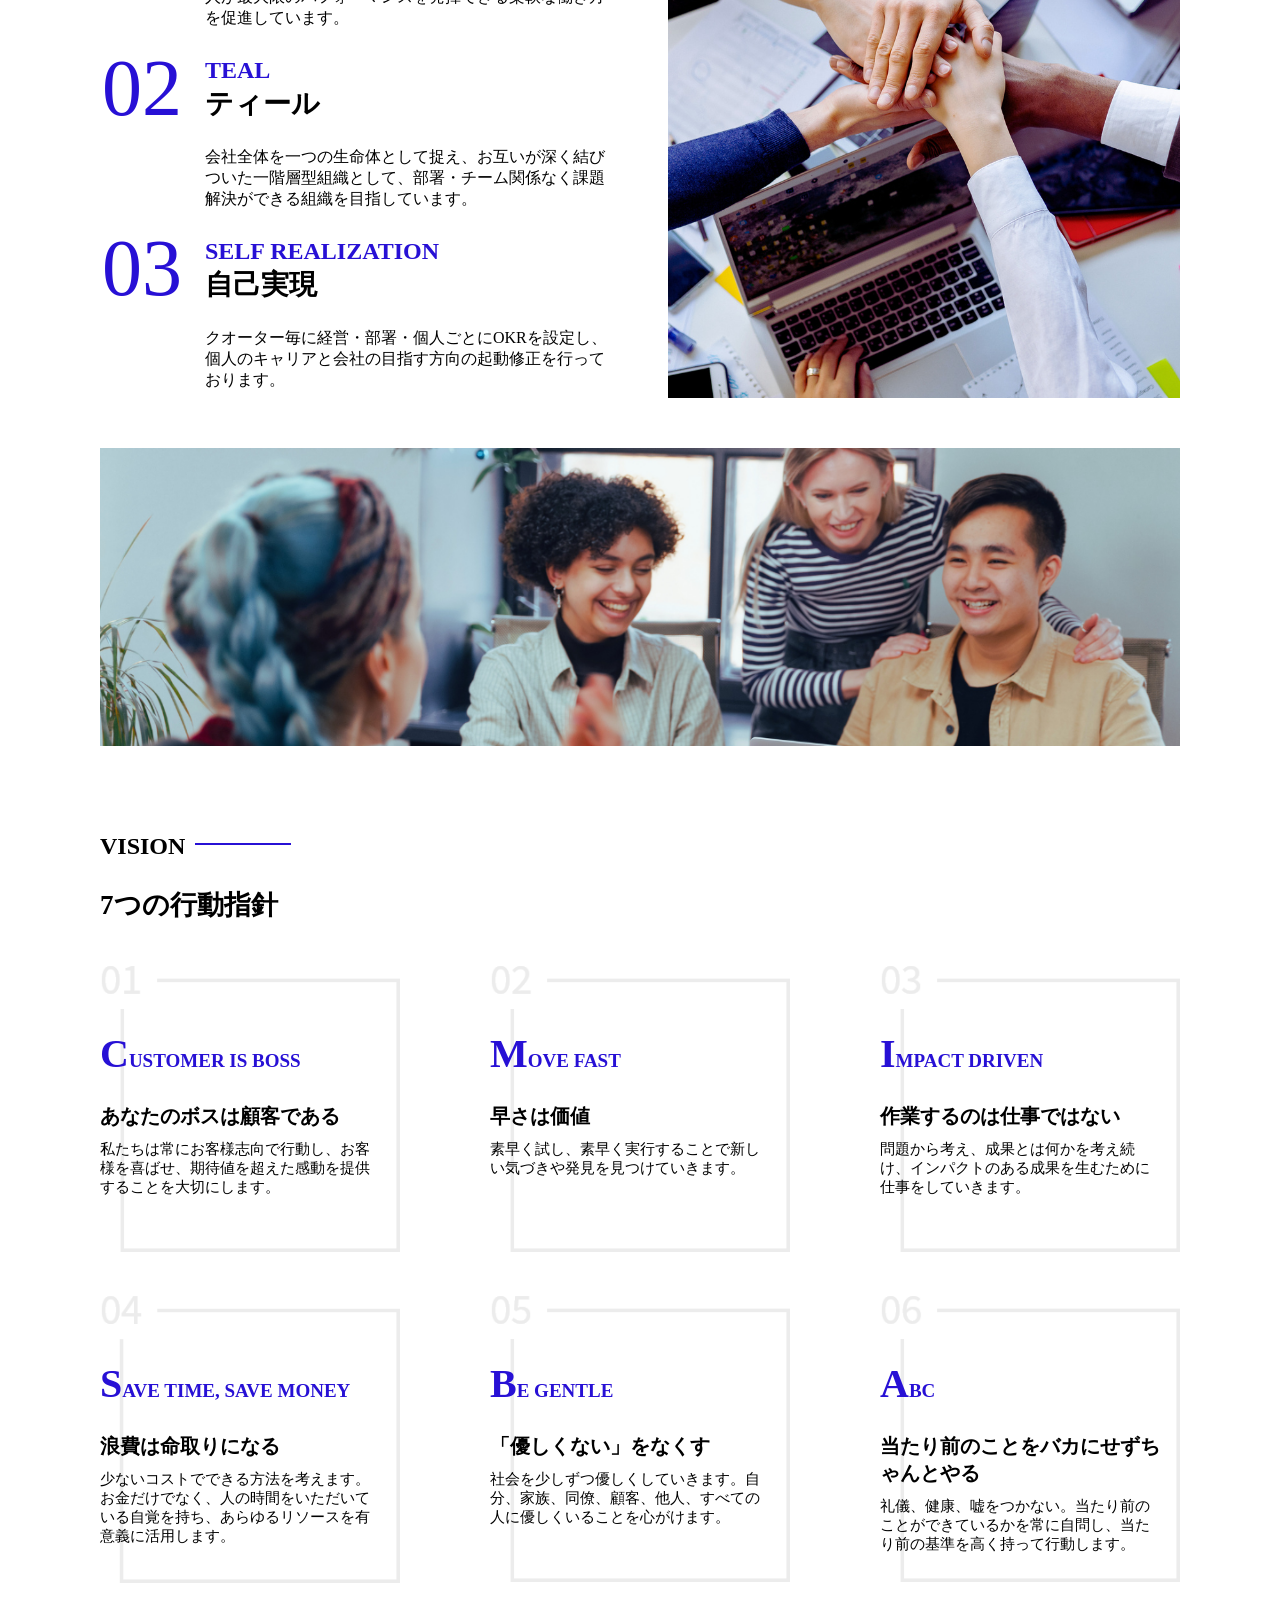
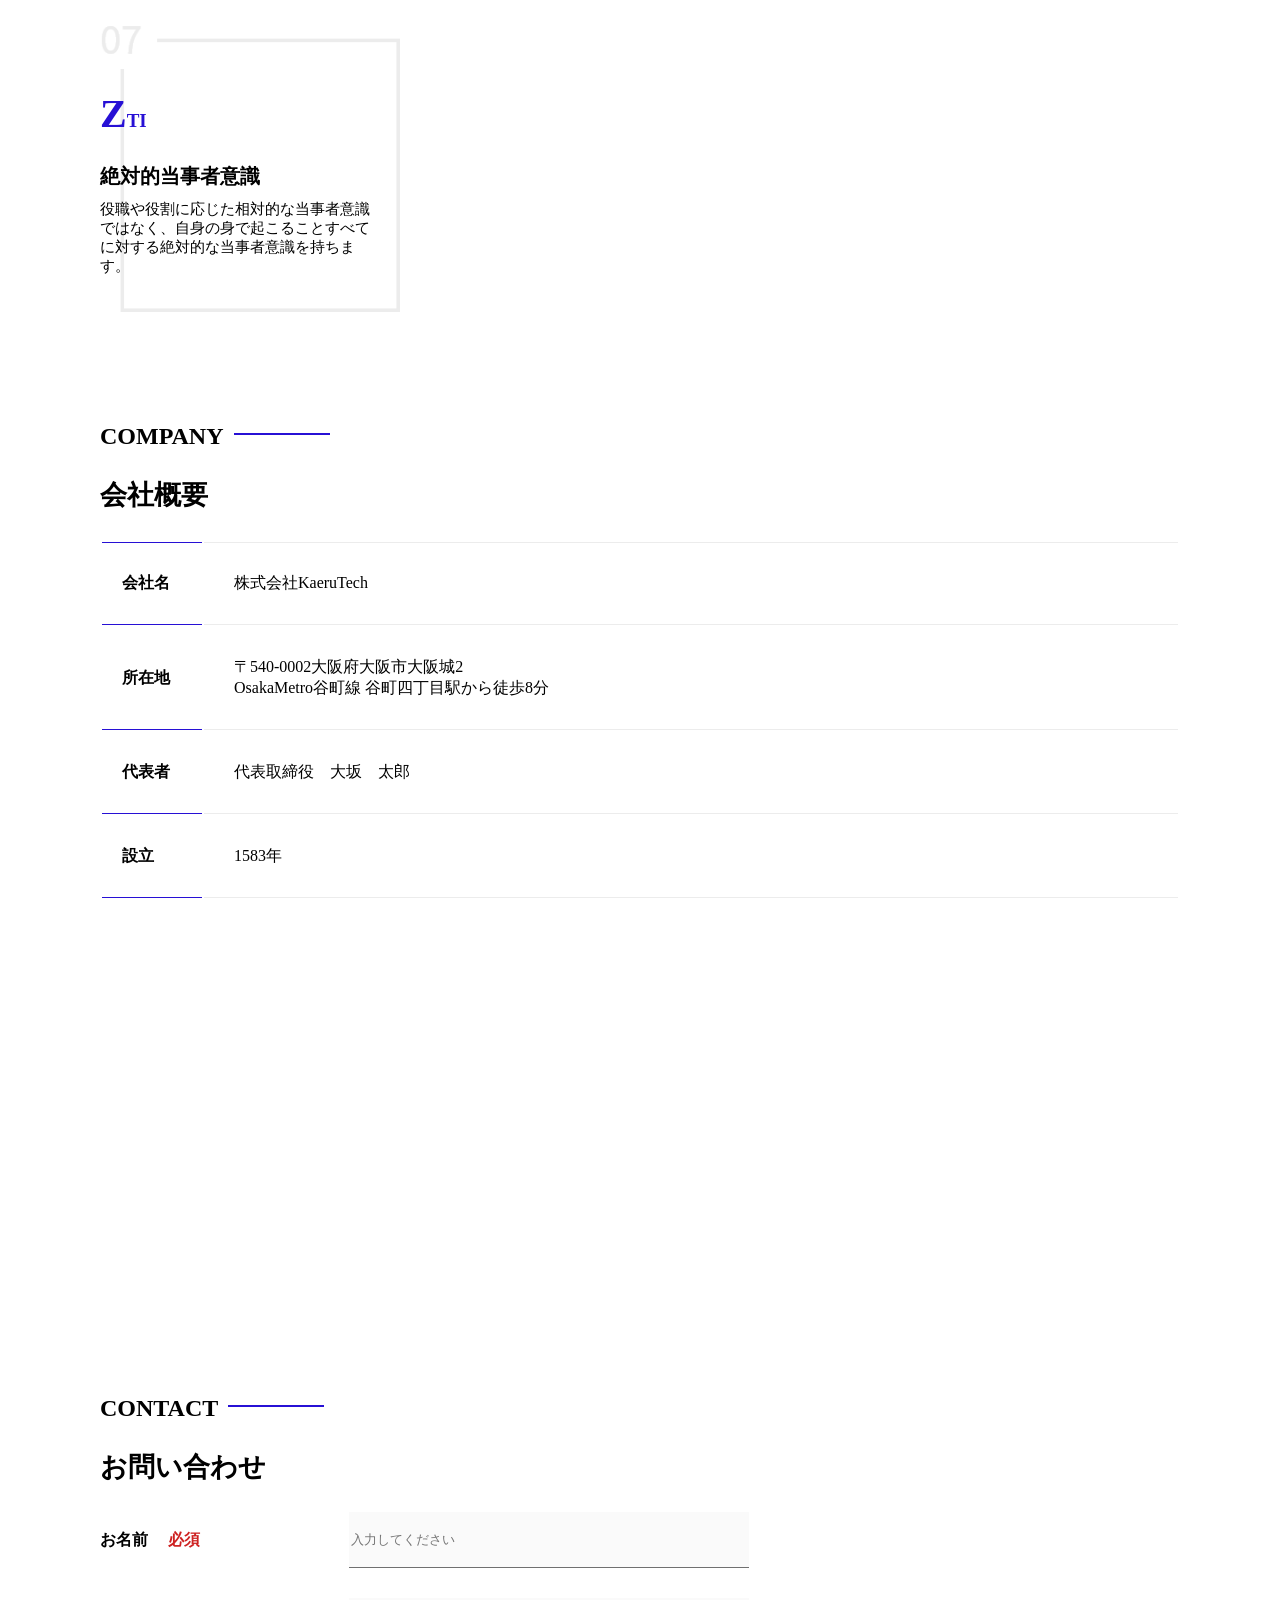
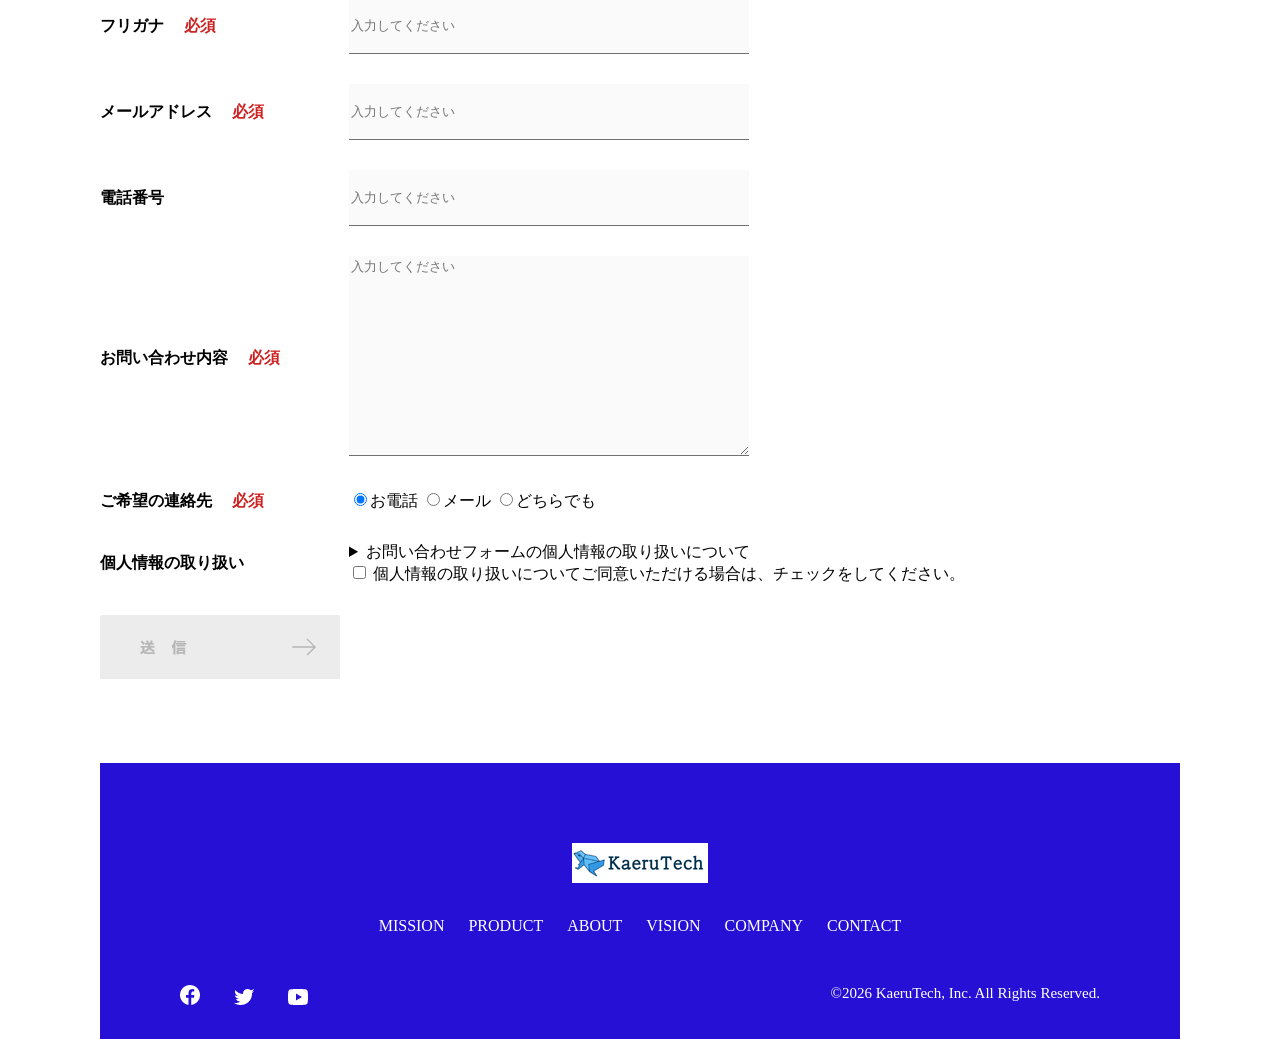
==== commit 9e10258e: "1st commit" ====
--- a/index.html
+++ b/index.html
@@ -11,7 +11,6 @@
   <body>
     <!-- ヘッダー -->
     <header>
-    
       <!-- ロゴ -->
       <a href="index.html" id="logo">
         <img src="images/logo.png" alt="トップページに戻る">
@@ -343,5 +342,28 @@
         </section>
       </article>
     </main>
+
+    <!-- フッター -->
+  <footer>
+    <div id="footer-logo">
+      <img src="images/logo-sp.png" alt="KaeruTech">
+    </div>
+    <div id="footer-link">
+      <a href="mission.html">MISSION</a>
+      <a href="product.html">PRODUCT</a>
+      <a href="index.html#aboutus">ABOUT</a>
+      <a href="index.html#vision">VISION</a>
+      <a href="index.html#company">COMPANY</a>
+      <a href="index.html#contact">CONTACT</a>
+    </div>
+    <div id="sns-footer">
+      <div class="sns-btns">
+        <a href="https://www.facebook.com"><img src="images/button-facebook.png" alt="Facebookのリンク"></a>
+        <a href="https://x.com"><img src="images/button-twitter.png" alt="Xへのリンク"></a>
+        <a href="https://www.youtube.com"><img src="images/button-youtube.png" alt="YouTubeのリンク"></a>
+      </div>
+      <p id="copyright">&copy;2026 KaeruTech, Inc. All Rights Reserved.</p>
+    </div>
+  </footer>   
   </body>
 </html>
--- a/style.css
+++ b/style.css
@@ -435,4 +435,43 @@
 #contact dd li {
   margin-bottom: 0;
   list-style: none;
+}
+
+/* フッター */
+footer {
+  background-color: #2710d5;
+  text-align: center;
+  padding: 80px 80px 30px 80px;
+}
+
+#footer-logo {
+  margin-bottom: 30px;
+}
+
+#footer-link {
+  margin-bottom: 50px;
+}
+
+#footer-link > a {
+  text-decoration: none;
+  margin: 10px;
+  color: #ffffff;
+}
+
+#footer-link > a:hover {
+  text-decoration: underline;
+}
+
+#sns-footer {
+  display: flex;
+  justify-content: space-between;
+}
+
+#sns-footer a {
+  margin-right: 30px;
+}
+
+#copyright {
+  color: #ffffff;
+  margin: 0;
 }
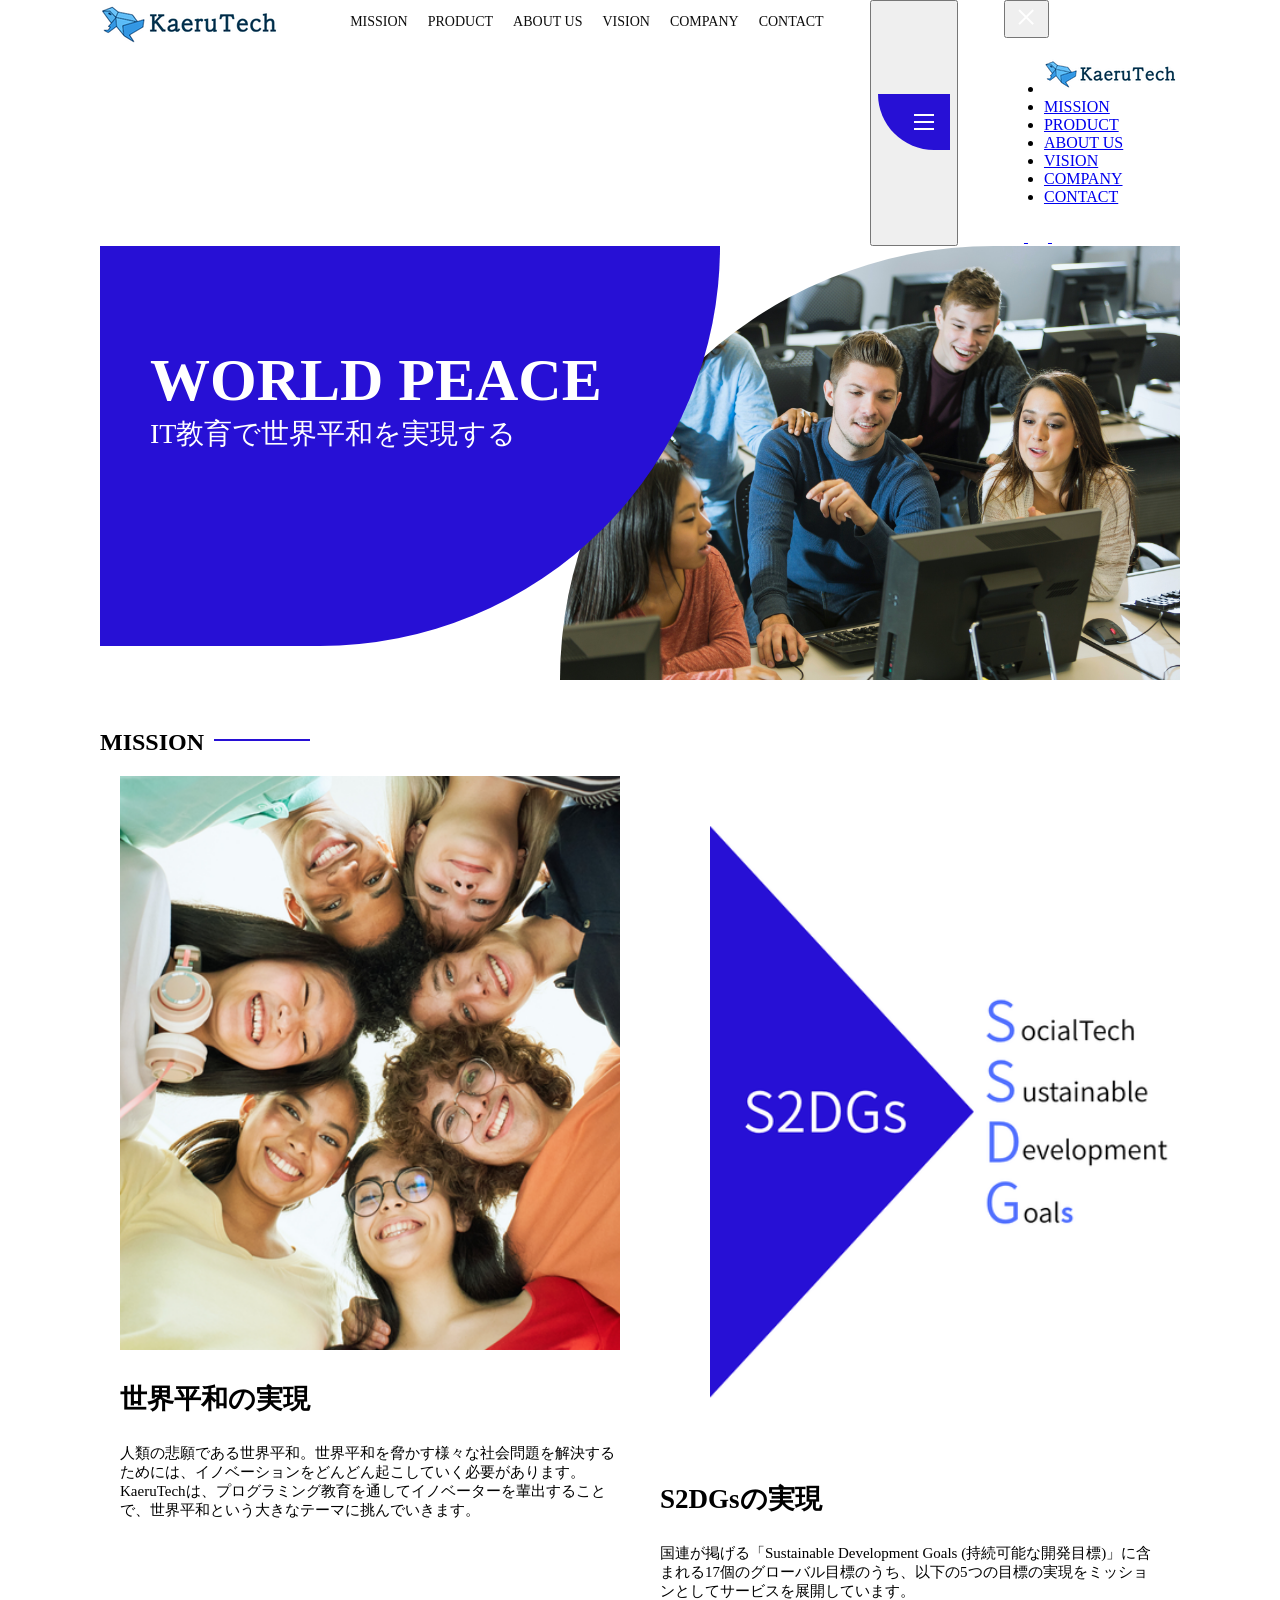
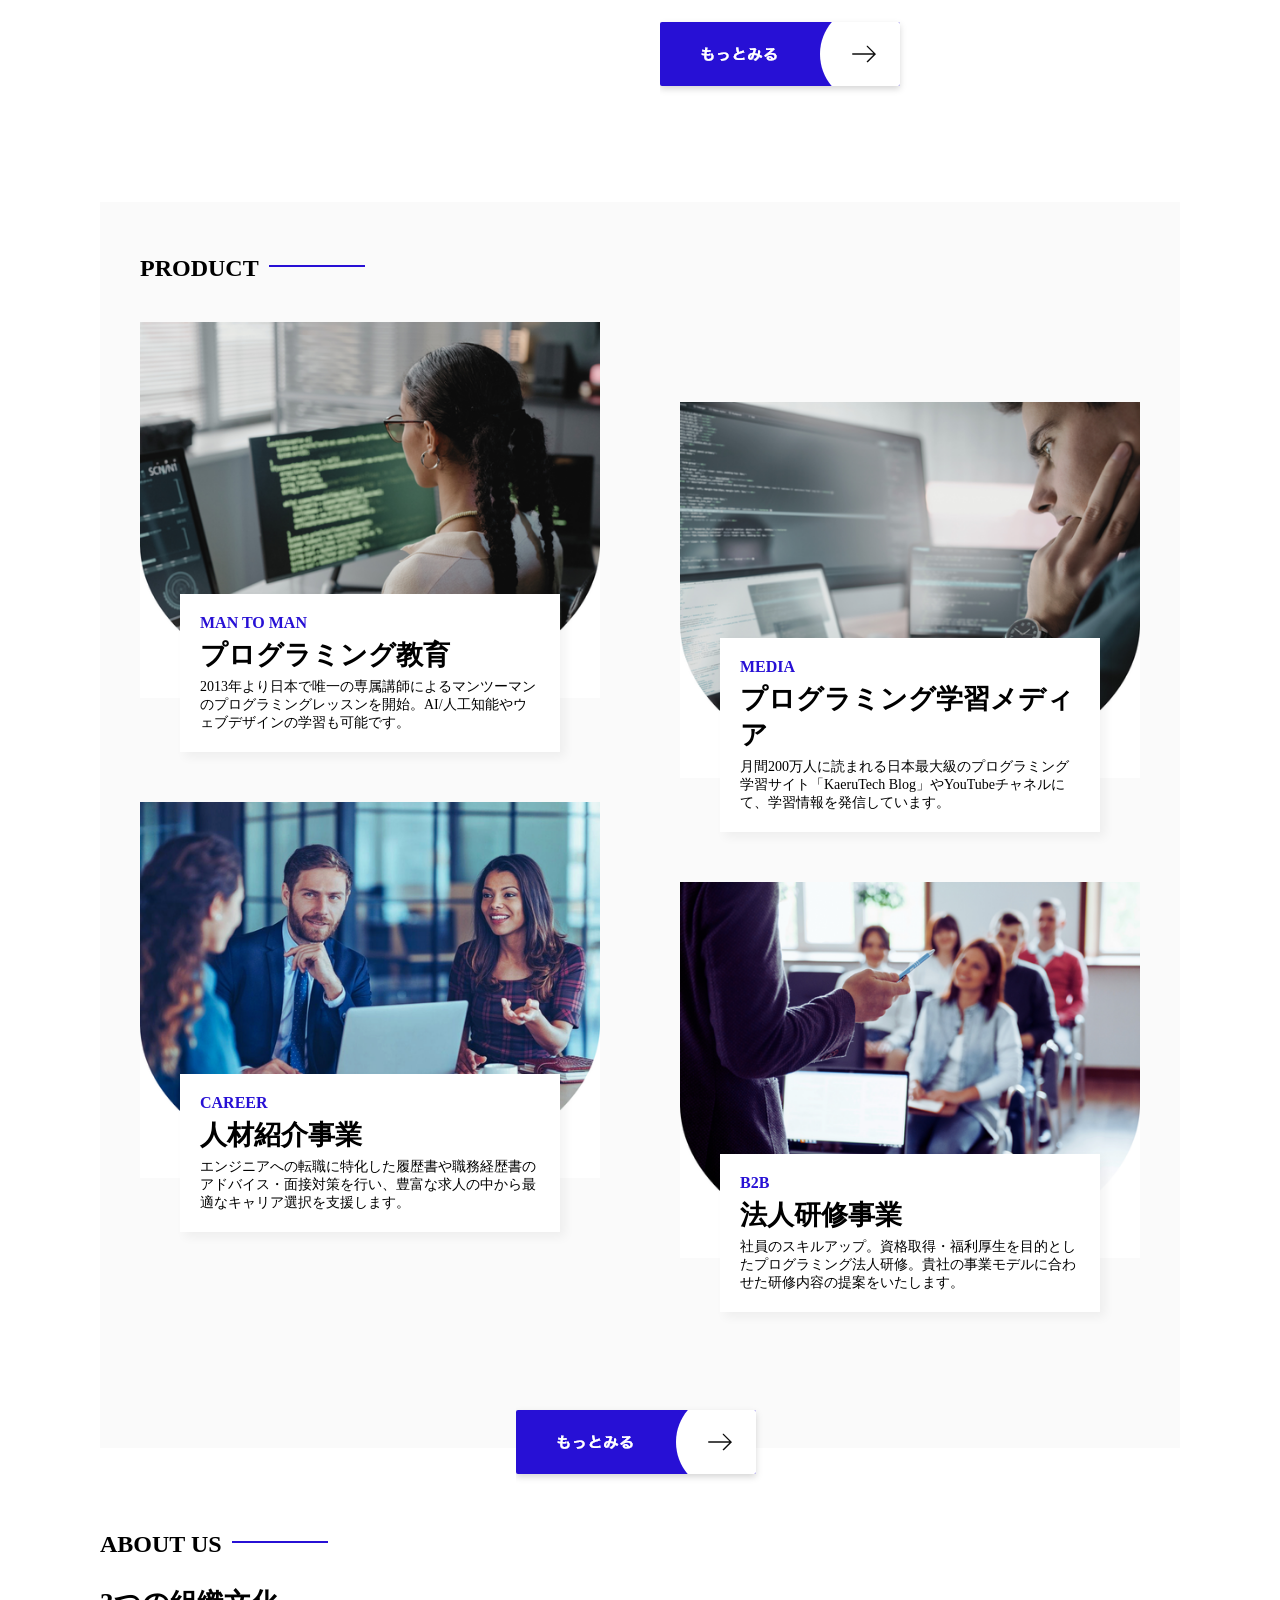
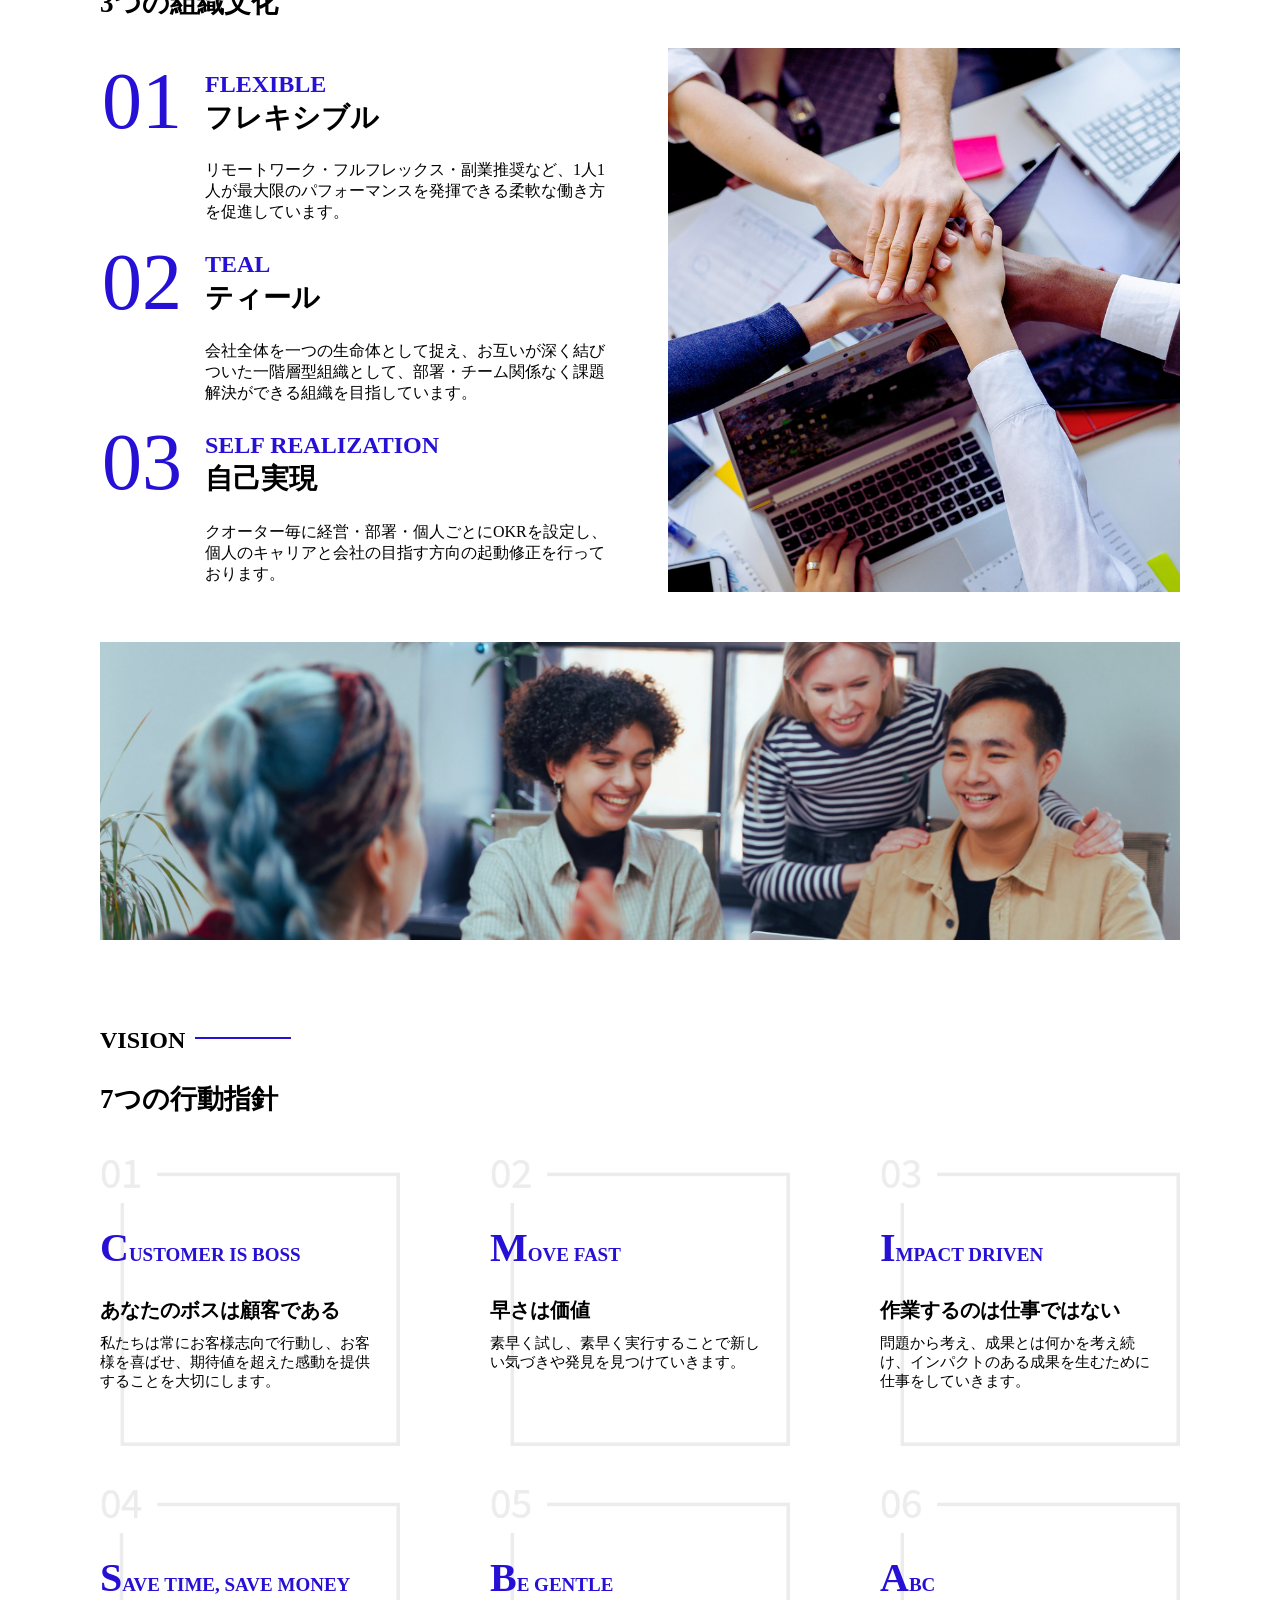
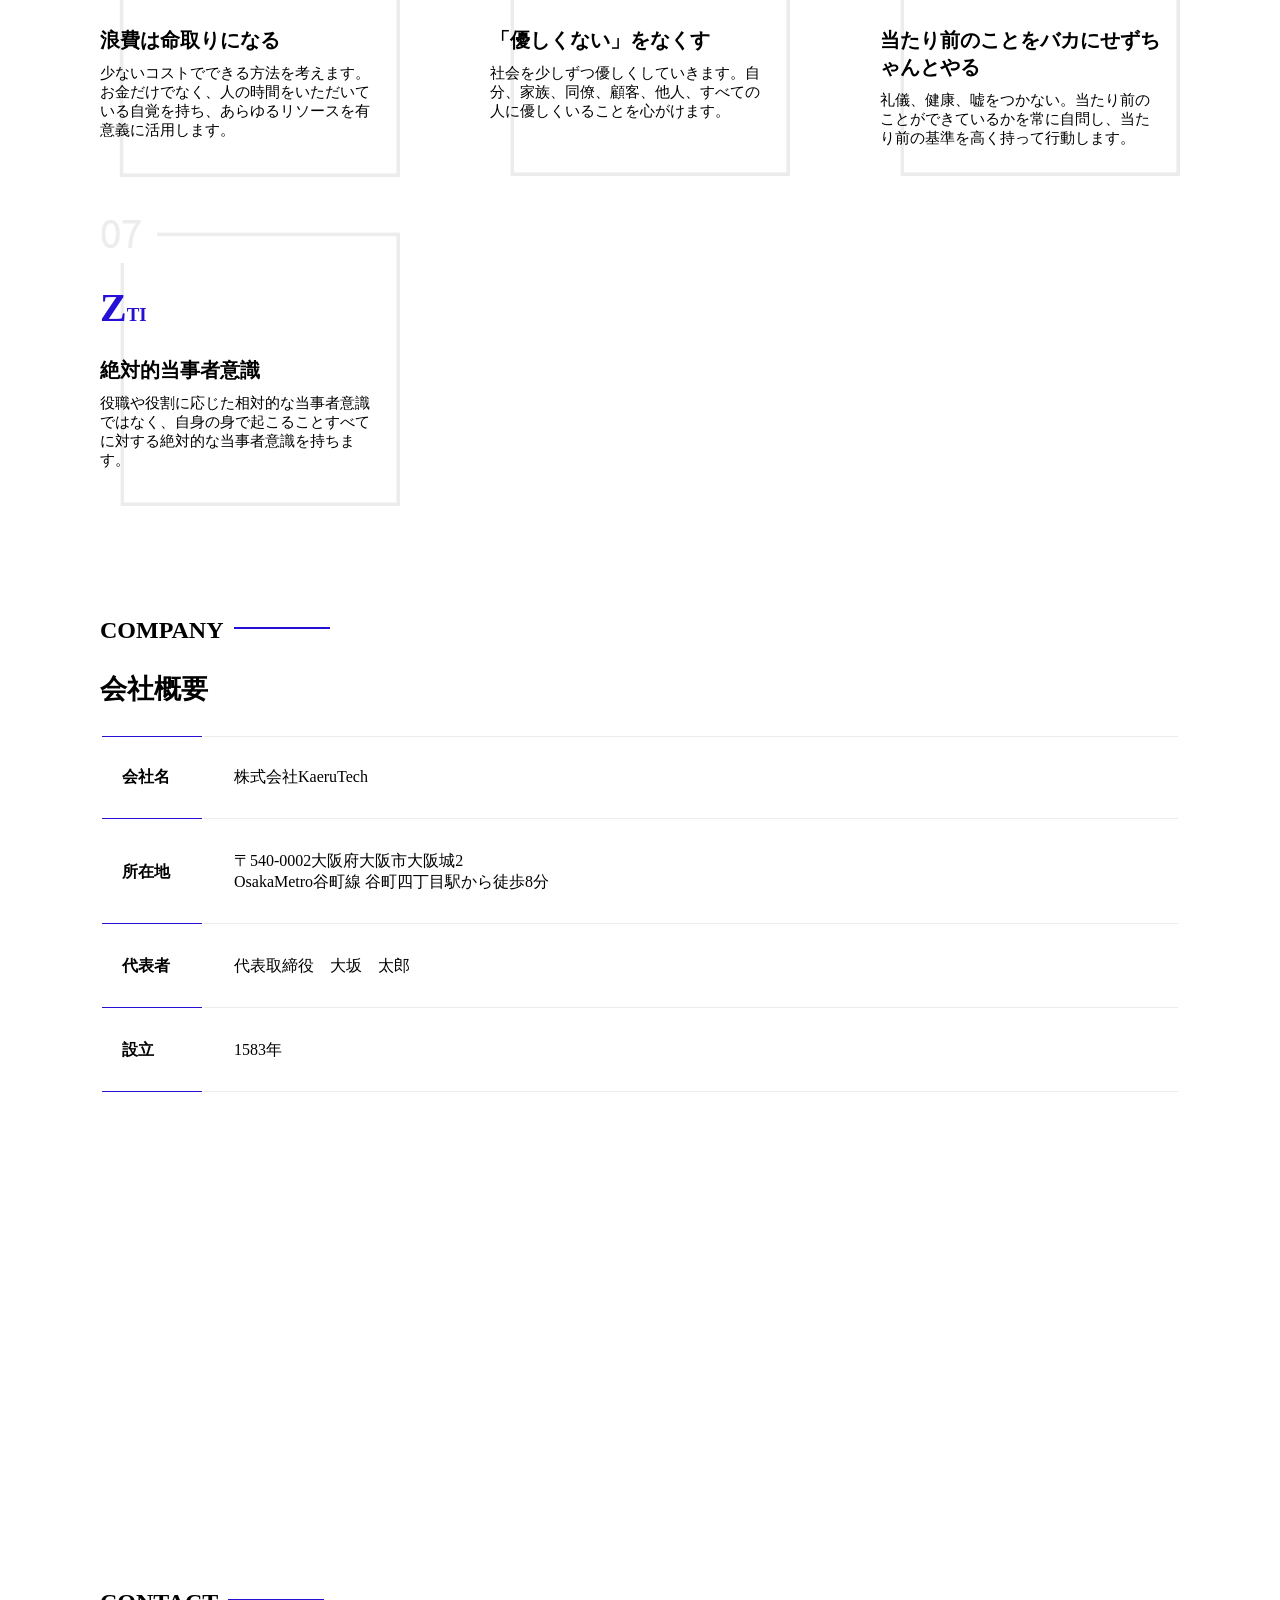
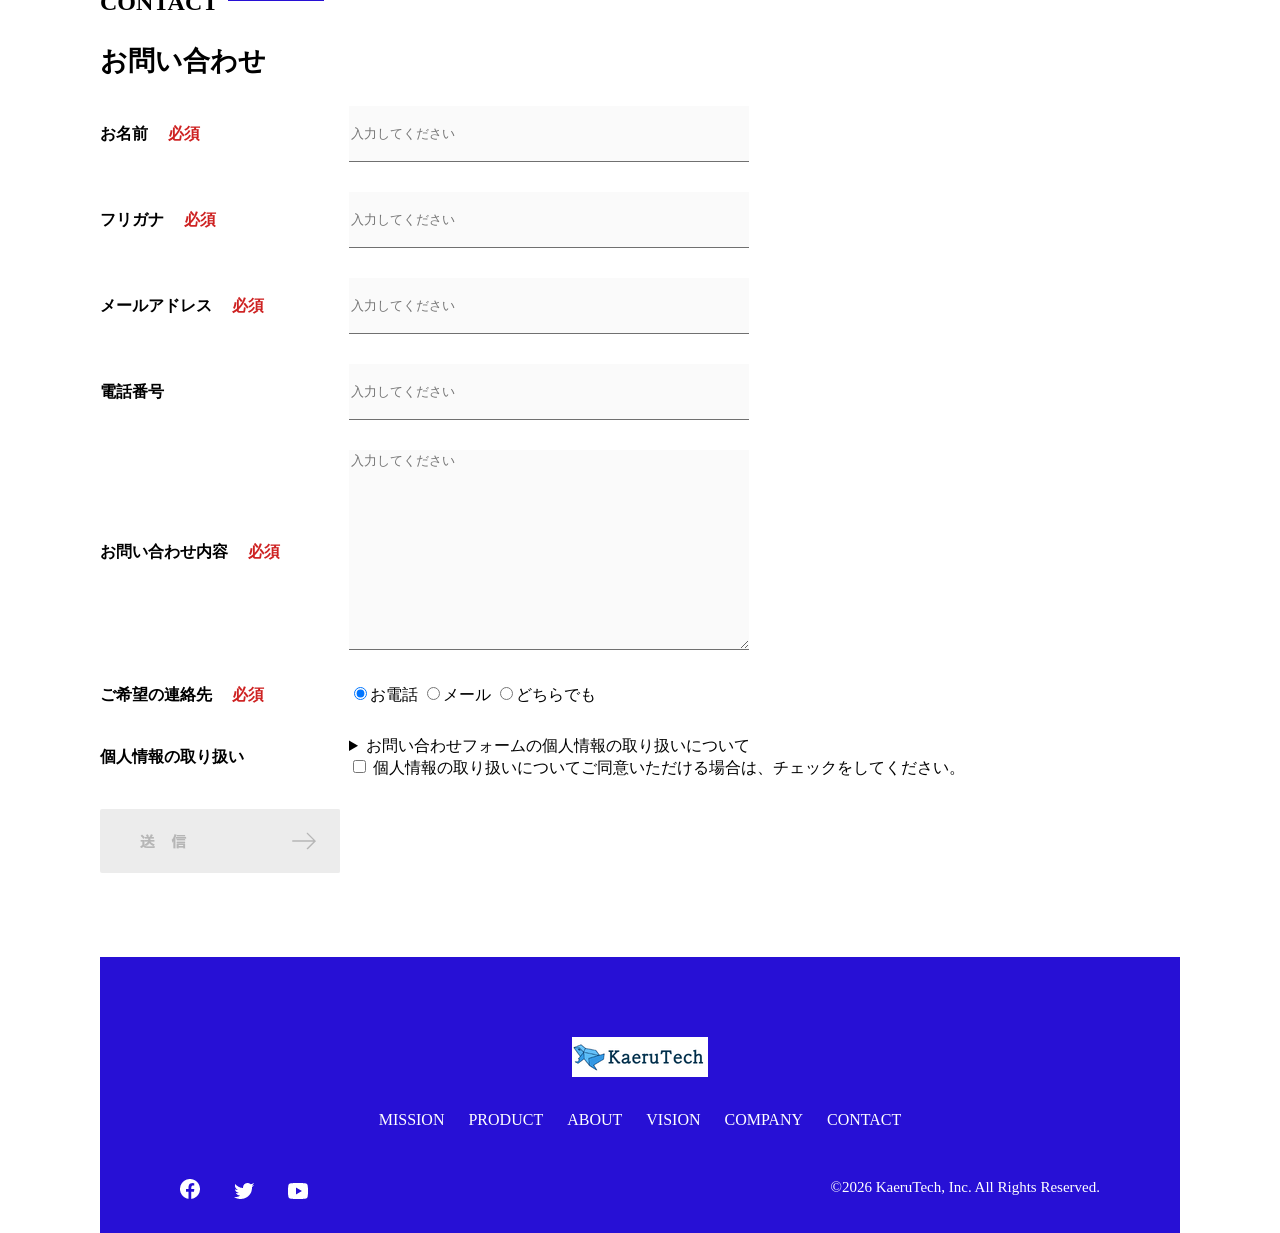
==== commit 0466c91a: "レスポンシブデザイン追加" ====
--- a/index.html
+++ b/index.html
@@ -26,6 +26,41 @@
           <li><a href="index.html#contact">CONTACT</a></li>
         </ul>
        </nav>
+       <!-- スマホ用メニューボタン -->
+       <button id="menu-sp" onclick="document.getElementById('nav-sp').style.display = 'block'">
+       <img src="images/button-menu.png" alt="ナビゲーションを開く">
+       </button>
+       <!-- スマホ用ナビゲーション -->
+        <div id="nav-sp">
+          <button id="close" onclick="document.getElementById('nav-sp').style.display = 'none'">
+            <img src="images/button-close.png" alt="ナビゲーションを閉じる">
+          </button>
+
+          <nav>
+            <ul>
+              <li>
+                <a id="logo-sp" href="index.html" onclick="document.getElementById('nav-sp').style.display = 'none'"><img src="images/logo-sp.png" alt="トップページに戻る"></a>
+              </li>
+              <li><a class="menu" href=mission.html" onclick="document.getElementById('nav-sp').style.display = 'none'">MISSION</a></li>
+              <li><a class="menu" href=product.html" onclick="document.getElementById('nav-sp').style.display = 'none'">PRODUCT</a></li>
+              <li><a class="menu" href=index.html#aboutus" onclick="document.getElementById('nav-sp').style.display = 'none'">ABOUT US</a></li>
+              <li><a class="menu" href=index.html#vision" onclick="document.getElementById('nav-sp').style.display = 'none'">VISION</a></li>
+              <li><a class="menu" href=index.html#company" onclick="document.getElementById('nav-sp').style.display = 'none'">COMPANY</a></li>
+              <li><a class="menu" href=index.html#contact" onclick="document.getElementById('nav-sp').style.display = 'none'">CONTACT</a></li>
+            </ul>
+          </nav>
+          <div id="sns">
+            <a href="https://www.facebook.com">
+              <img src="images/button-facebook.png" alt="Facebookのリンク">
+            </a>
+            <a href="https://x.com">
+              <img src="images/button-twitter.png" alt="Xのリンク">
+            </a>
+            <a href="https://www.youtube.com">
+              <img src="images/button-youtube.png" alt="YouTubeのリンク">
+            </a>
+          </div>
+        </div>
     </header>
     <!-- メインコンテンツ -->
     <main>
--- a/style.css
+++ b/style.css
@@ -474,4 +474,91 @@
 #copyright {
   color: #ffffff;
   margin: 0;
-}+}
+
+/* =========================
+    スマートフォン用のスタイル
+==========================*/
+@media screen and (max-width: 767px) {
+  /* PC用ナビゲーションを非表示に */
+  #nav-pc {
+    display: none;
+  }
+
+  /* ハンバーガーメニュー */
+  #menu-sp {
+    display:block;
+    background-color: transparent;
+    float: right;
+    padding: 0;
+    border: none;
+  }
+
+  /* スマホ用ナビゲーションの表示切替 */
+  /* 初期状態、レイアウトと非表示設定 */
+  #nav-sp {
+    background-color: #2710d5;
+    position: fixed;
+    left: 0;
+    top: 0;
+    width: 100%;
+    height: 100%;
+    display: none;
+    z-index: 100;
+  }
+  /* ✕ボタン */
+  #close {
+    position: absolute;
+    top: 20px;
+    right: 20px;
+    background-color: transparent;
+    border: none;
+  }
+
+/* #nav-sp要素のスタイル設定 */
+  #nav-sp nav ul {
+    padding-left: 0;
+  }
+
+  #nav-sp nav li {
+    list-style: none;
+  }
+
+  /* ナビゲーションメニュー用ロゴ */
+  #logo-sp {
+    margin: 80px 0 30px 20px;
+  }
+
+  /* ナビゲーションのリンク(aタグ) */
+  #nav-sp nav a {
+    display: block;
+    color: #ffffff;
+  }
+
+  #nav-sp nav a:hover {
+    text-decoration: underline;
+  }
+
+  #nav-sp .menu {
+    text-decoration: none;
+    margin: 0 20px 0 20px;
+    height: 44px;
+    font-size: 16px;
+    background-image: url("images/arrow.png");
+    background-repeat: no-repeat;
+    background-position: right top;
+  }
+
+  /* snsボタンをグループ化 */
+  #sns {
+    position: absolute;
+    bottom: 20px;
+    left: 20px;
+  }
+
+  /* SNSボタンのリンク */
+  #sns >a {
+    margin-right: 30px;
+  }
+}
+
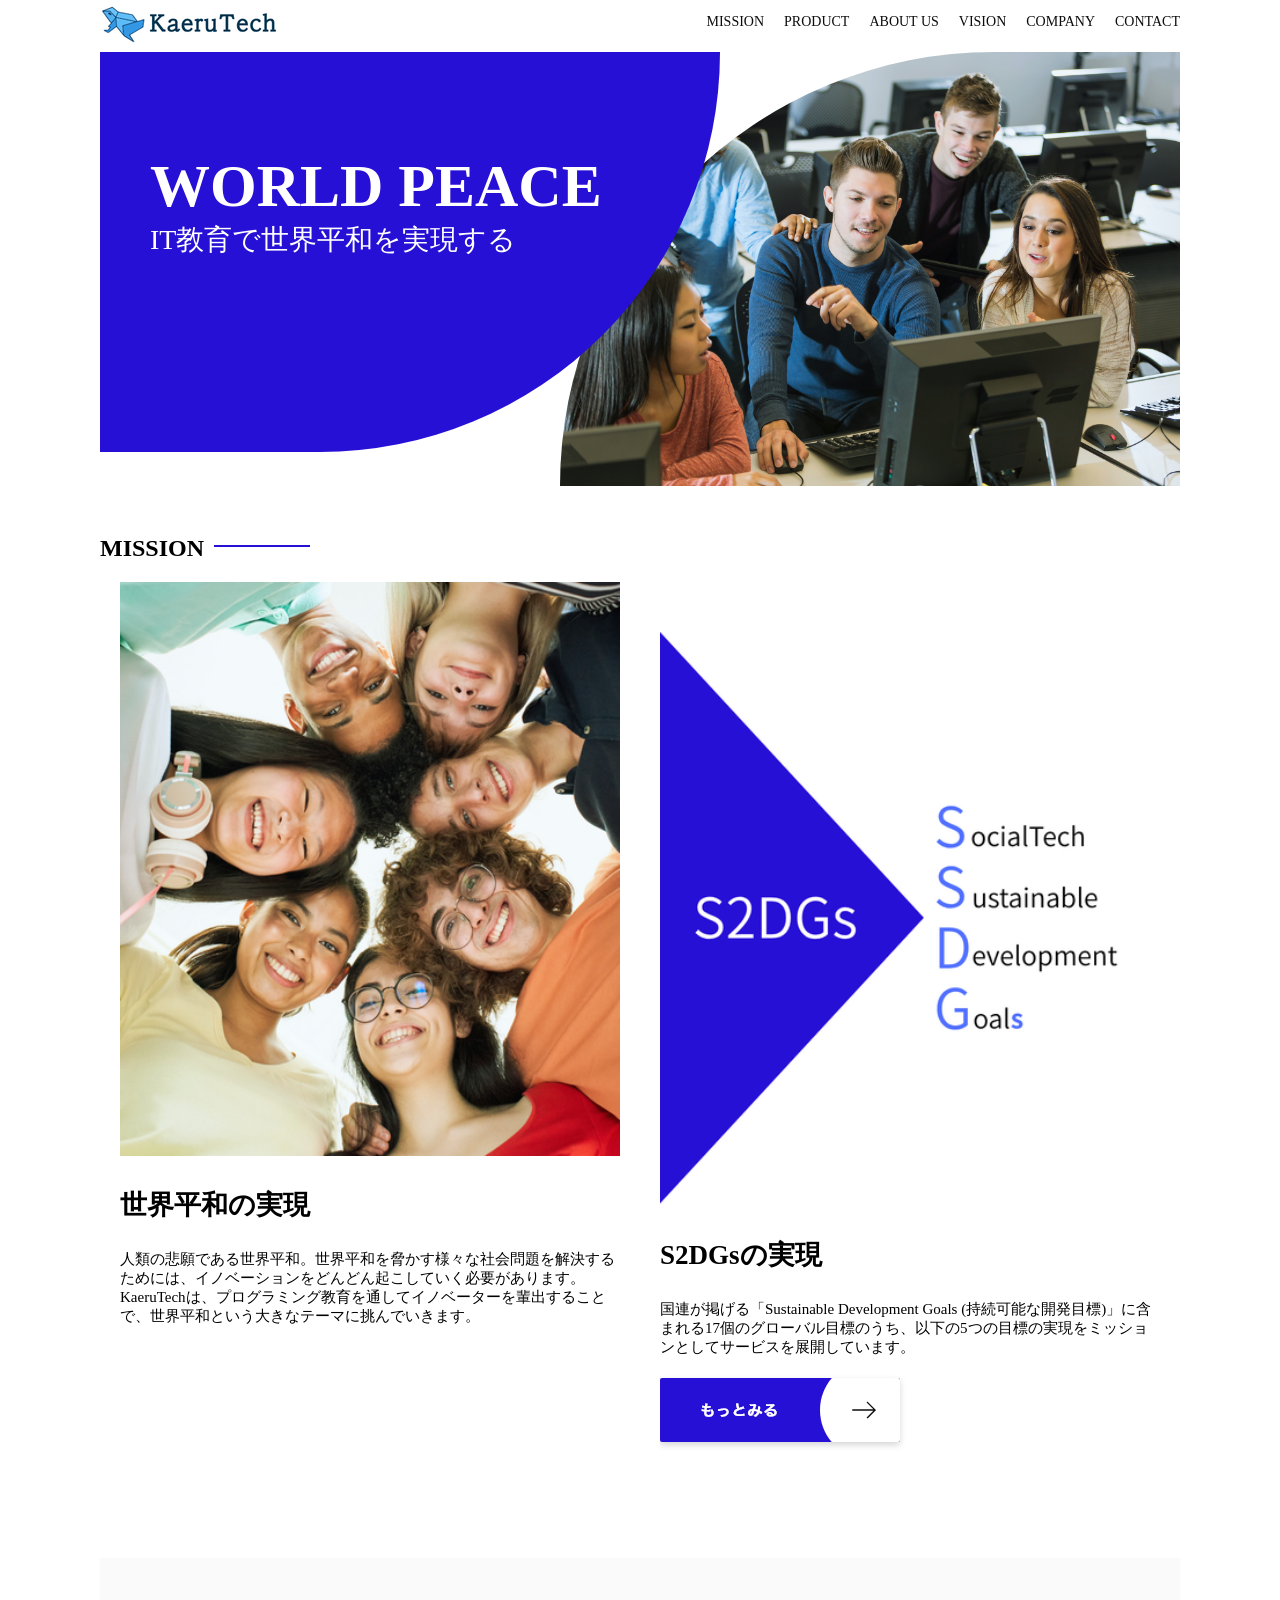
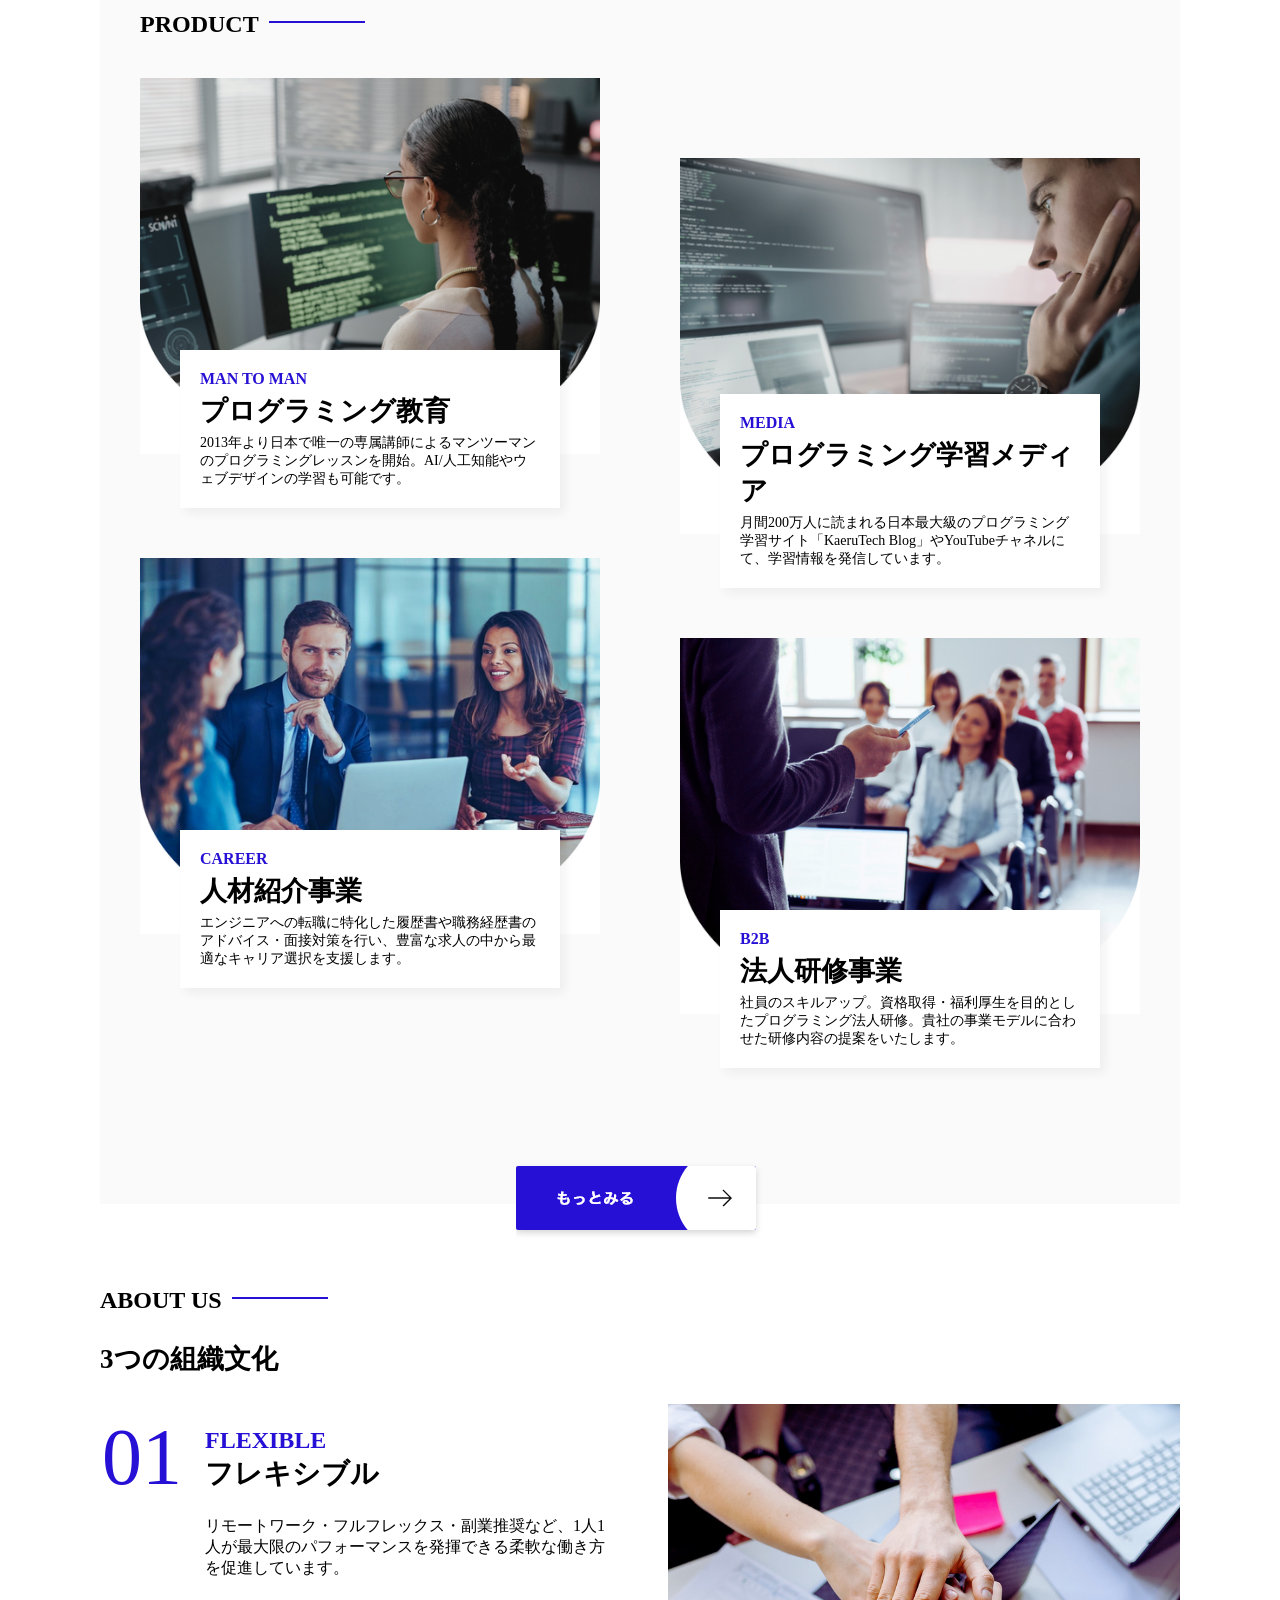
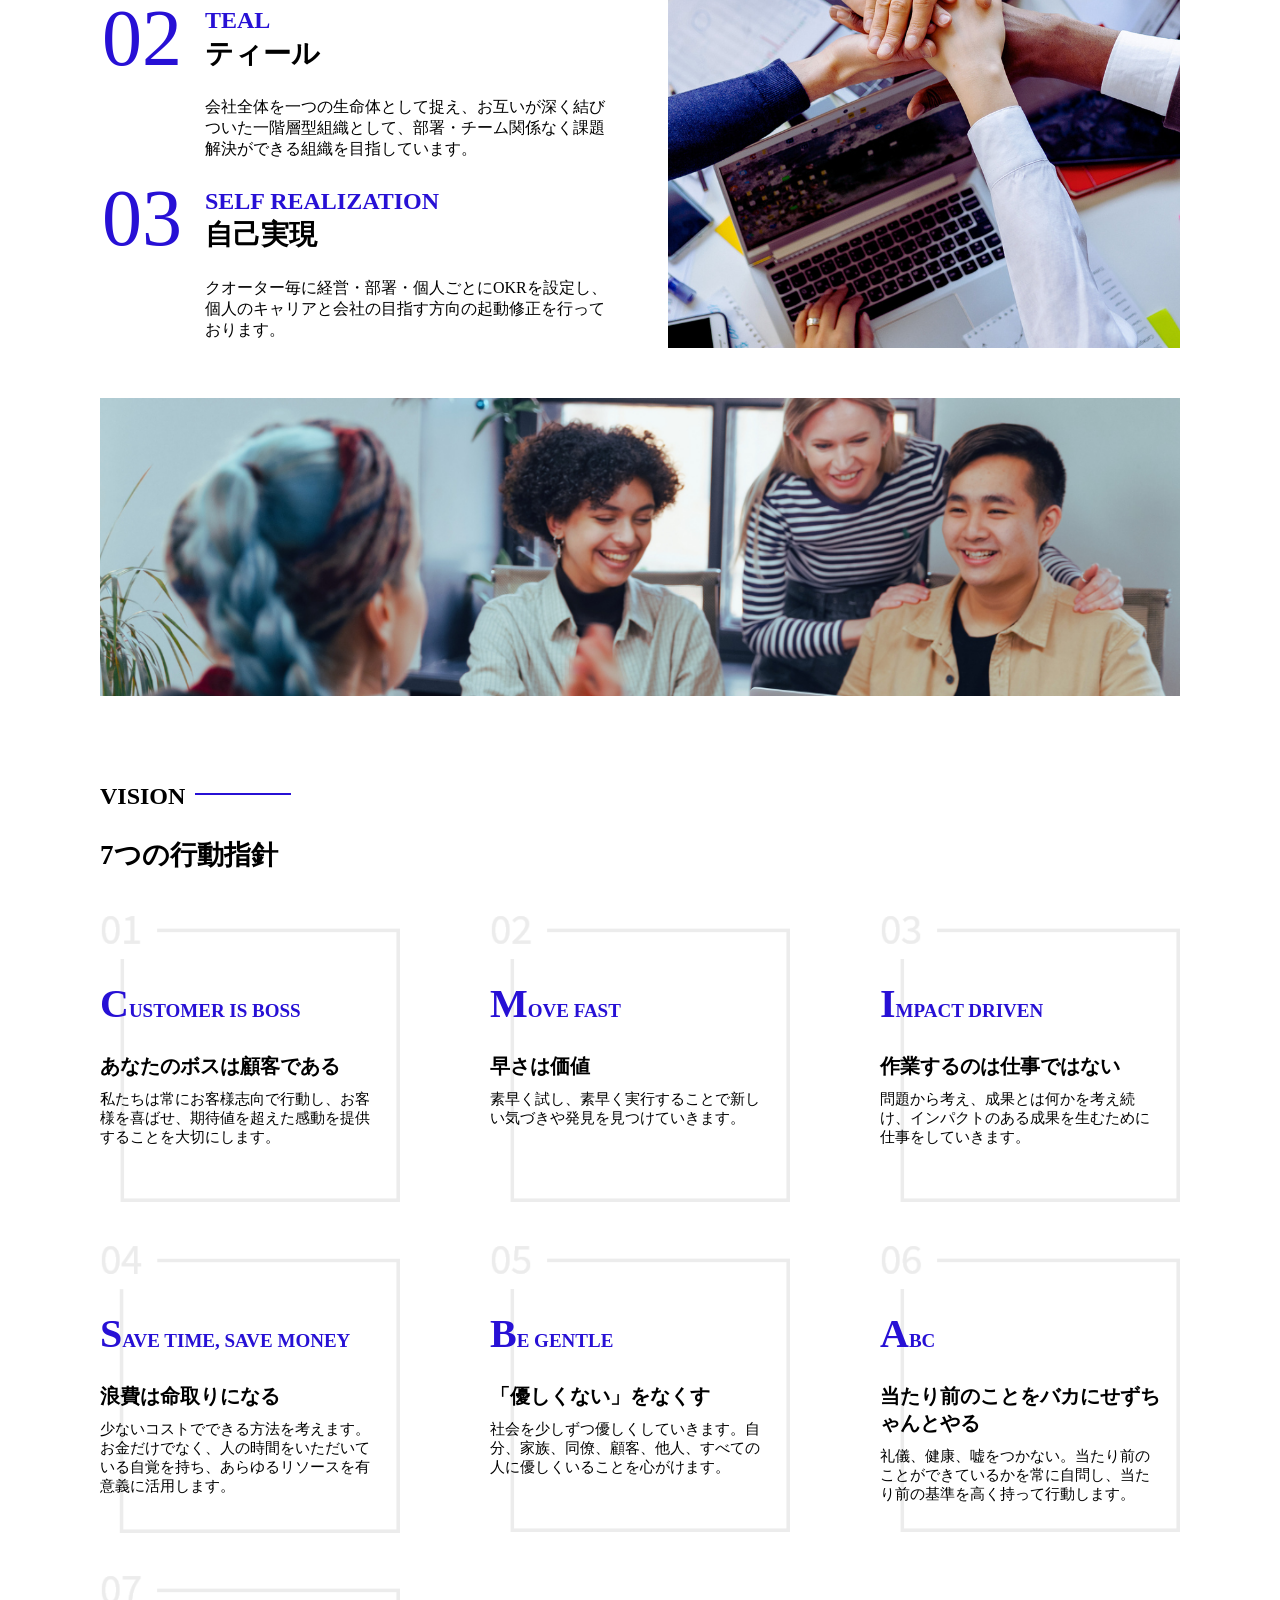
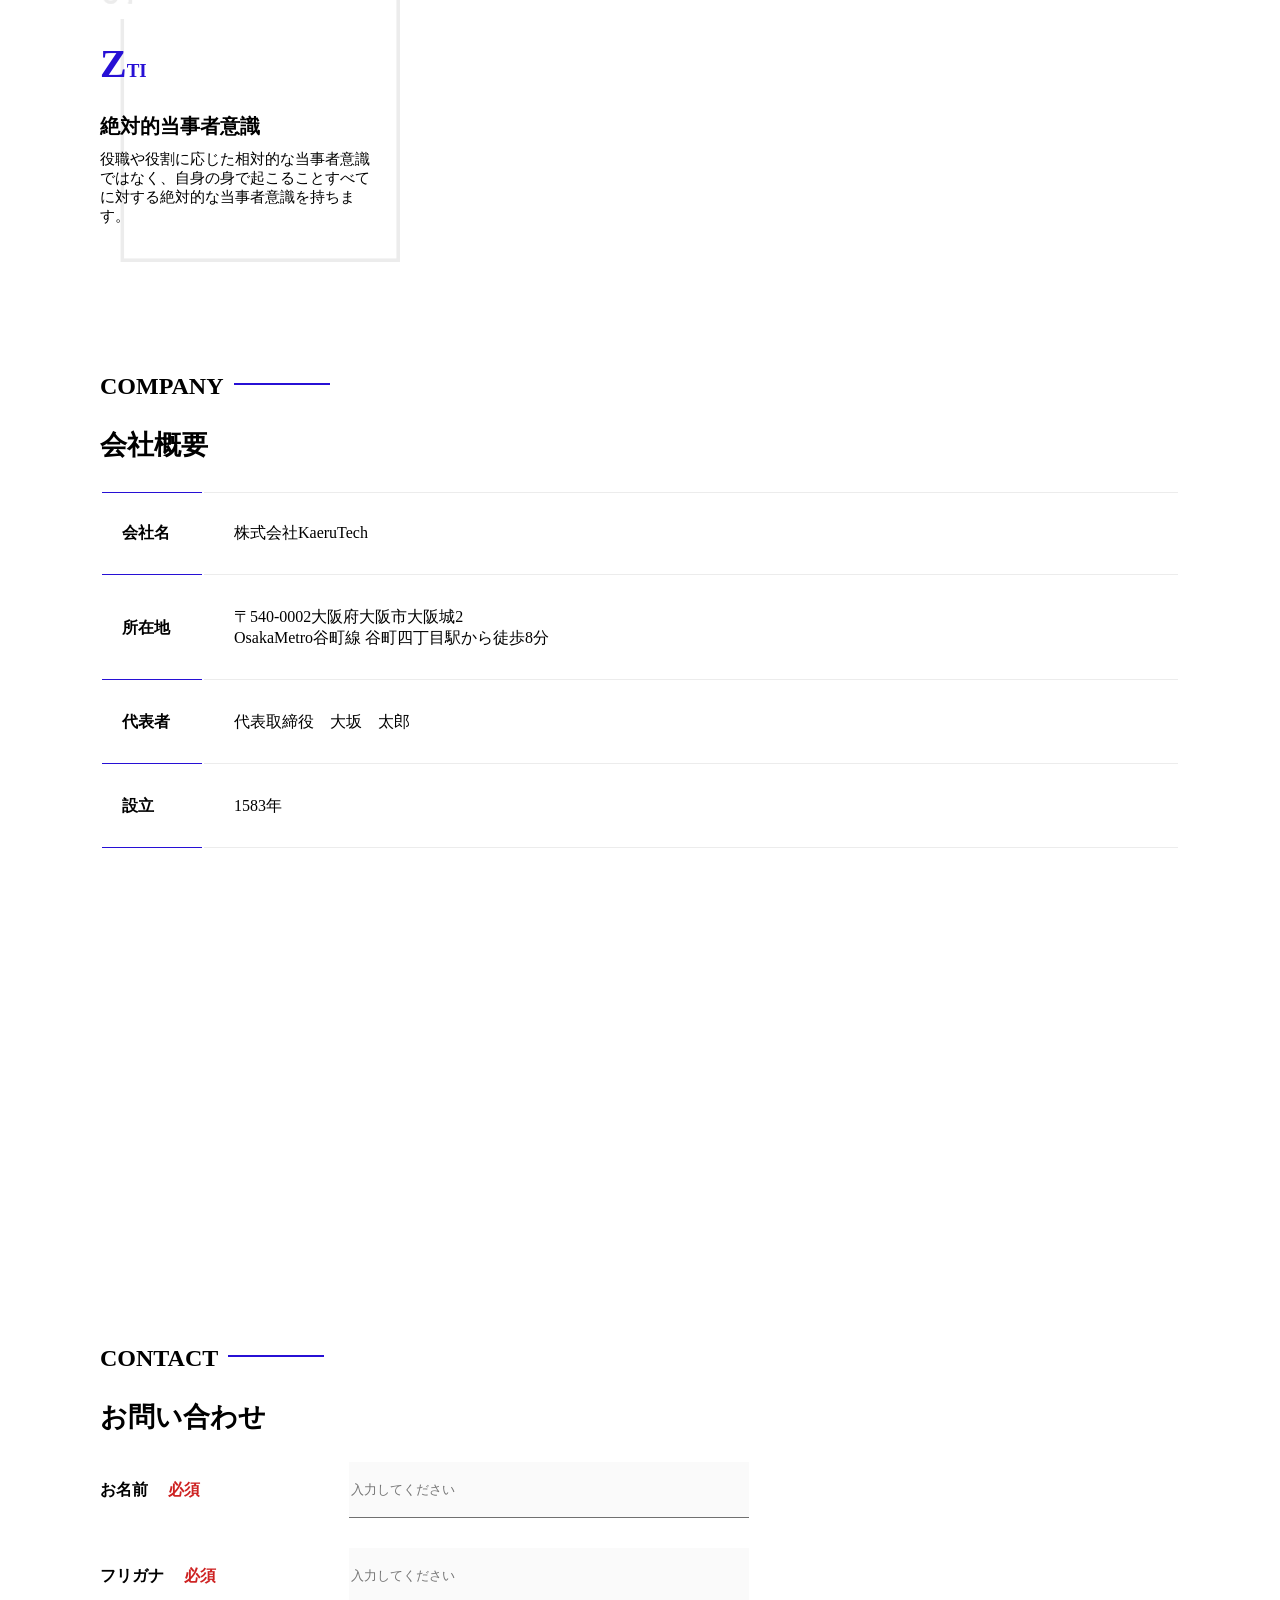
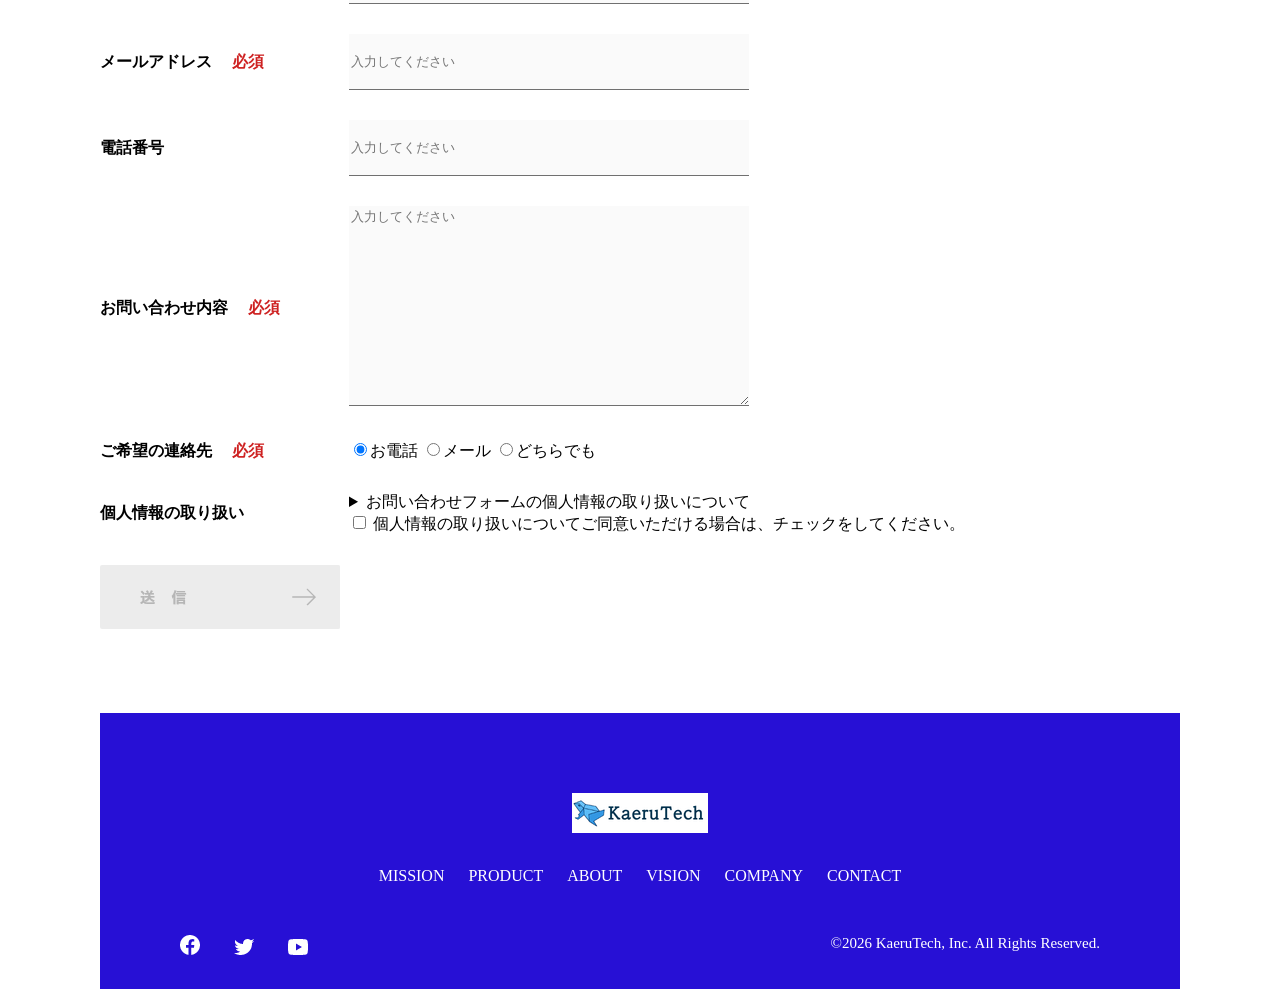
==== commit c8987d65: "レスポンシブABOUTUSまで" ====
--- a/index.html
+++ b/index.html
@@ -41,12 +41,12 @@
               <li>
                 <a id="logo-sp" href="index.html" onclick="document.getElementById('nav-sp').style.display = 'none'"><img src="images/logo-sp.png" alt="トップページに戻る"></a>
               </li>
-              <li><a class="menu" href=mission.html" onclick="document.getElementById('nav-sp').style.display = 'none'">MISSION</a></li>
-              <li><a class="menu" href=product.html" onclick="document.getElementById('nav-sp').style.display = 'none'">PRODUCT</a></li>
-              <li><a class="menu" href=index.html#aboutus" onclick="document.getElementById('nav-sp').style.display = 'none'">ABOUT US</a></li>
-              <li><a class="menu" href=index.html#vision" onclick="document.getElementById('nav-sp').style.display = 'none'">VISION</a></li>
-              <li><a class="menu" href=index.html#company" onclick="document.getElementById('nav-sp').style.display = 'none'">COMPANY</a></li>
-              <li><a class="menu" href=index.html#contact" onclick="document.getElementById('nav-sp').style.display = 'none'">CONTACT</a></li>
+              <li><a class="menu" href="mission.html" onclick="document.getElementById('nav-sp').style.display = 'none'">MISSION</a></li>
+              <li><a class="menu" href="product.html" onclick="document.getElementById('nav-sp').style.display = 'none'">PRODUCT</a></li>
+              <li><a class="menu" href="index.html#aboutus" onclick="document.getElementById('nav-sp').style.display = 'none'">ABOUT US</a></li>
+              <li><a class="menu" href="index.html#vision" onclick="document.getElementById('nav-sp').style.display = 'none'">VISION</a></li>
+              <li><a class="menu" href="index.html#company" onclick="document.getElementById('nav-sp').style.display = 'none'">COMPANY</a></li>
+              <li><a class="menu" href="index.html#contact" onclick="document.getElementById('nav-sp').style.display = 'none'">CONTACT</a></li>
             </ul>
           </nav>
           <div id="sns">
--- a/style.css
+++ b/style.css
@@ -41,6 +41,12 @@
 
 #nav-pc a:hover {
   text-decoration: underline;
+}
+
+/* スマホ用ナビを非表示に */
+#nav-sp,
+#menu-sp {
+  display: none;
 }
 
 #main-visual {
@@ -112,7 +118,7 @@
 }
 
 #s2dgs {
-  margin: 50px;
+  margin-top: 50px;
   width: 100%;
 }
 
@@ -246,7 +252,7 @@
   font-size: 24px;
 }
 
-/* 説明運 */
+/* 説明文 */
 .culture-description {
   margin: 0;
 }
@@ -560,5 +566,131 @@
   #sns >a {
     margin-right: 30px;
   }
-}
-
+
+  /* メインビジュアル */
+  #main-visual {
+    position: relative;
+    height: 470px;
+  }
+
+  #main-visual > div {
+    text-align: center;
+    height: 280px;
+  }
+
+  #main-visual h1 {
+    font-size: 28px;
+    margin: 90px 0 0 0;
+  }
+
+  #main-visual > div > p {
+    margin: 0;
+    font-size: 15px;
+  }
+
+  #main-visual > img {
+    width: 100%;
+    border-radius: 476px 0 0 0;
+    top: auto;
+    bottom: 0;
+  }
+
+  /* 見出し */
+  h2 {
+    margin:15px 0 15px 0;
+  }
+
+  h3 {
+    font-size: 24px;
+    margin: 10px 0 0 0;
+  }
+
+  /* MISSIONセクション */
+  #mission {
+    margin: 20px 0 20px 0;
+    padding: 0 20px 0 20px;
+  }
+
+  #mission-flex { /* 画像 */
+    flex-direction: column;
+  }
+
+  #mission-flex >div {
+    width: 100%;
+    margin: 0;
+  }
+
+  #product {
+    margin: 0;
+    padding: 10px 20px 0 20px;
+  }
+
+  #product .product-flex { /* 外枠部分 */
+    flex-direction: column;
+    margin-top: 0;
+  }
+
+  /* 左右のカラム　スマホでは縦並び */
+  #product-left, #product-right {
+    width: 100%;
+    margin: 0;
+  }
+
+  /* 画像＋説明の枠 */
+  #product-left > div, #product-right > div {
+    height: auto;
+    margin: 0;
+  }
+
+  /* 説明文の枠 */
+  .product-explain {
+    position: relative;
+    margin: 0;
+  }
+
+  .product-explain > h3 {
+    margin: 10px 0 10px 0;
+    font-size: 24px;
+  }
+
+  /* 「もっとみる」ボタン */
+  #product-more {
+    text-align: left;
+  }
+
+  /* ABOUT US セクション */
+  #aboutus {
+    margin: 80px 20px 80px 20px;
+  }
+  
+  #aboutus > div {
+    flex-direction: column;
+  }
+
+  .culture-table th {
+    font-size: 16px;
+  }
+
+  .culture-table {
+    margin-right: 0;
+    padding-right: 20px;
+    order: 2;
+  }
+
+  .culture-img {
+    width: 100%;
+    order: 1;
+  }
+
+  .culture-img2 {
+    margin-top: 0;
+  }
+
+  .culture-num {
+    padding: 0;
+  }
+
+  .culture-description {
+    margin: 0;
+  }
+}
